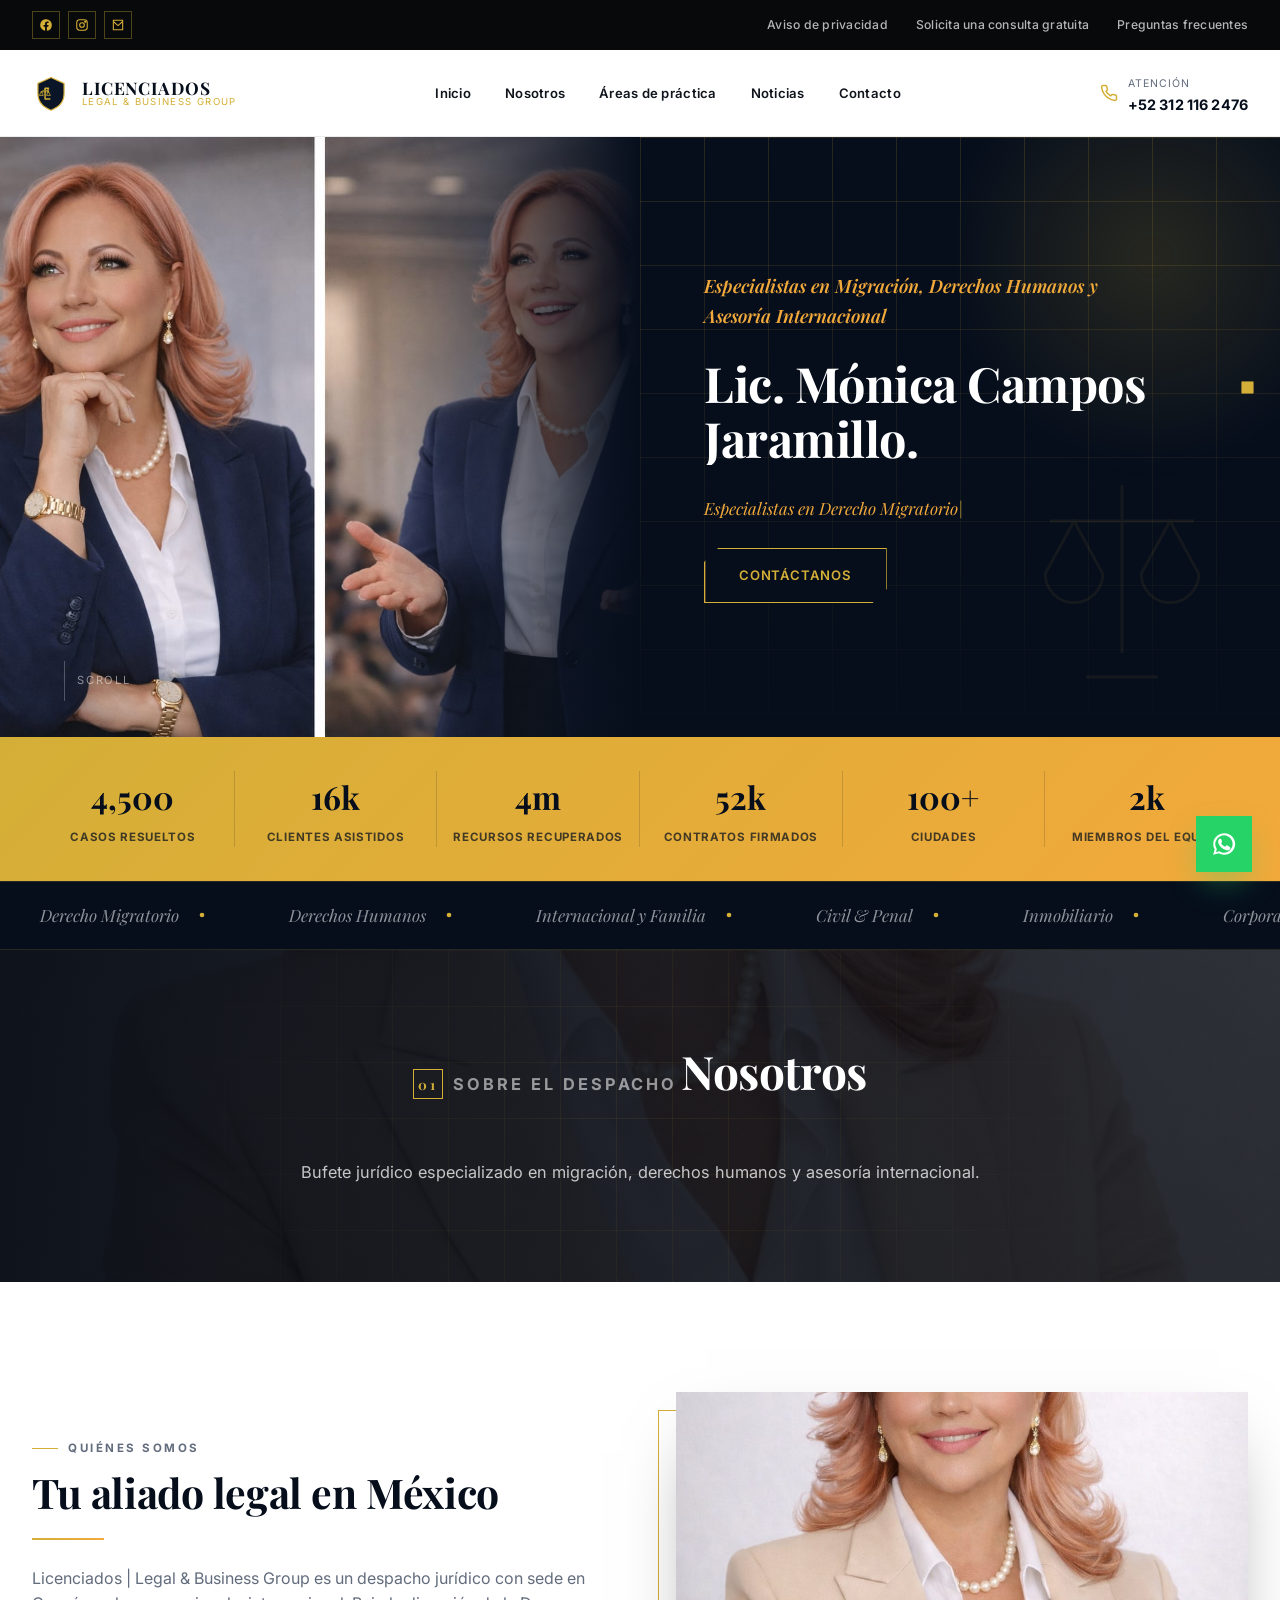
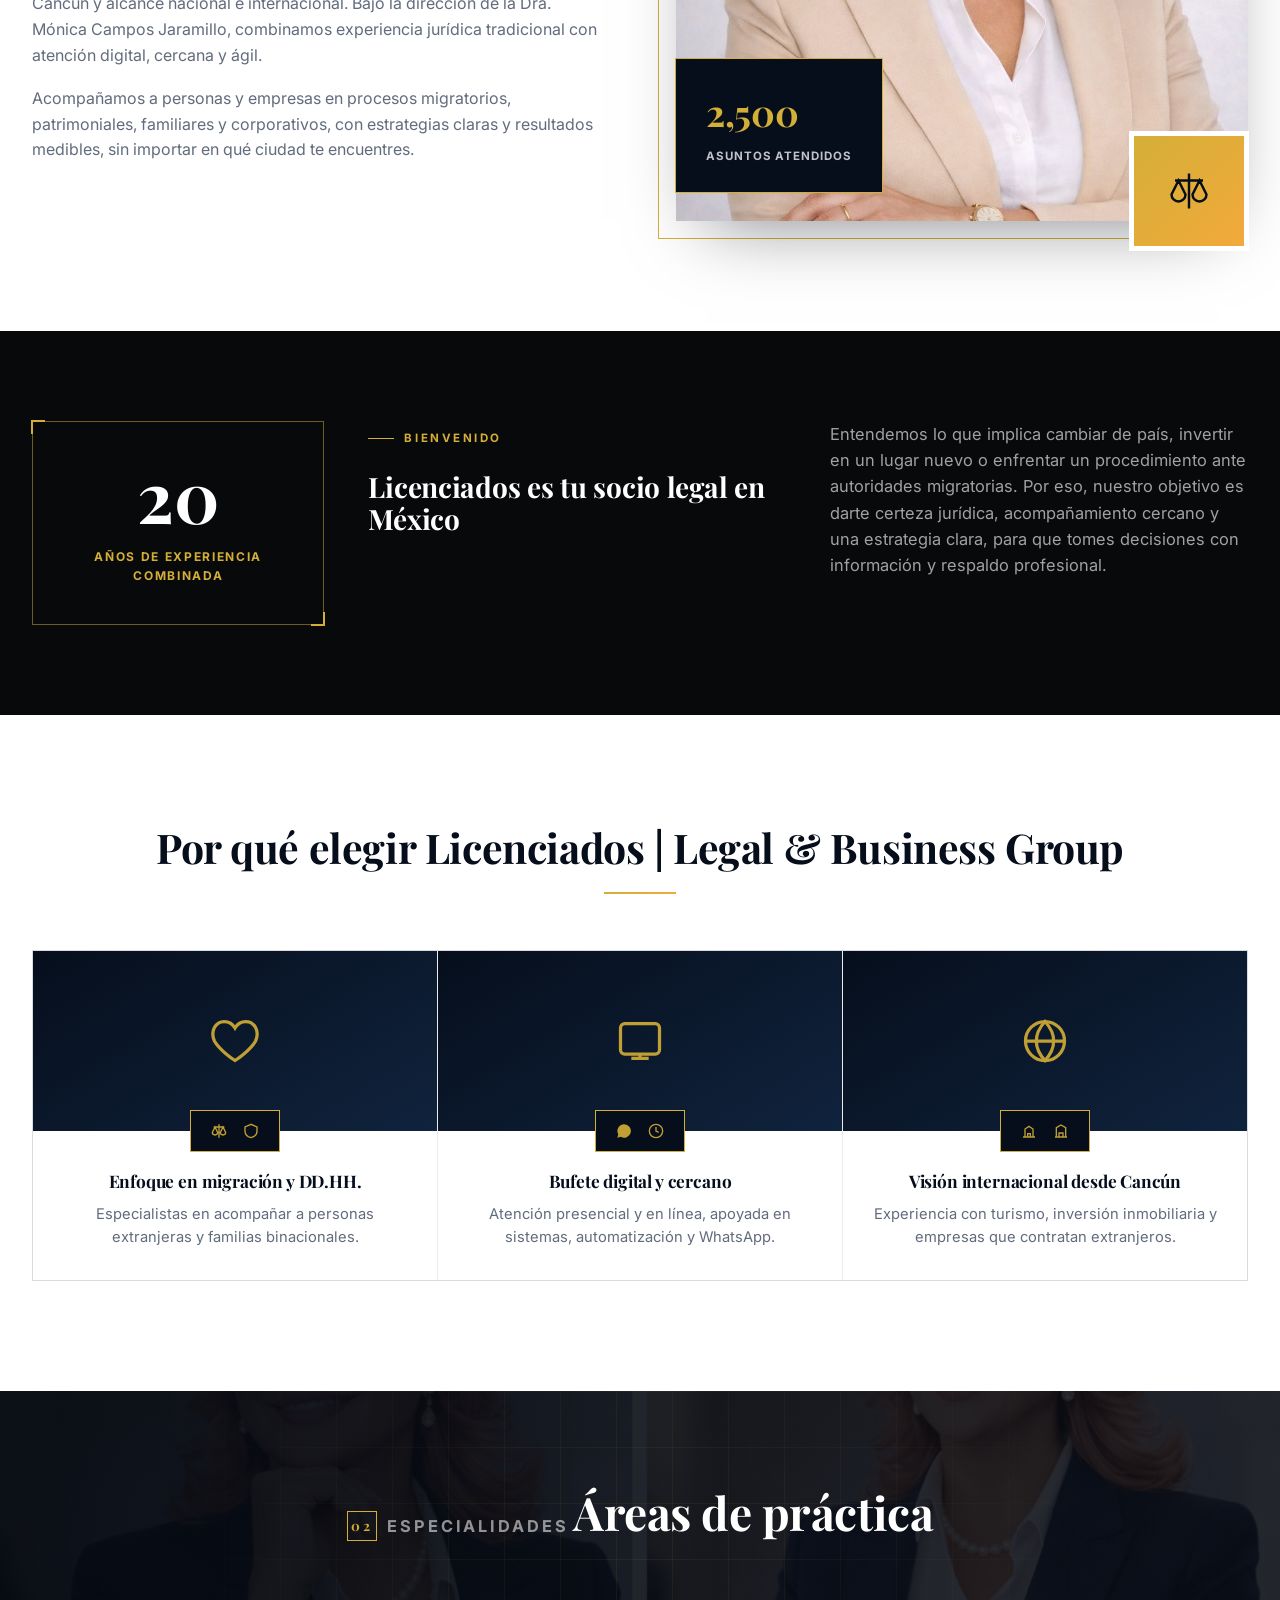
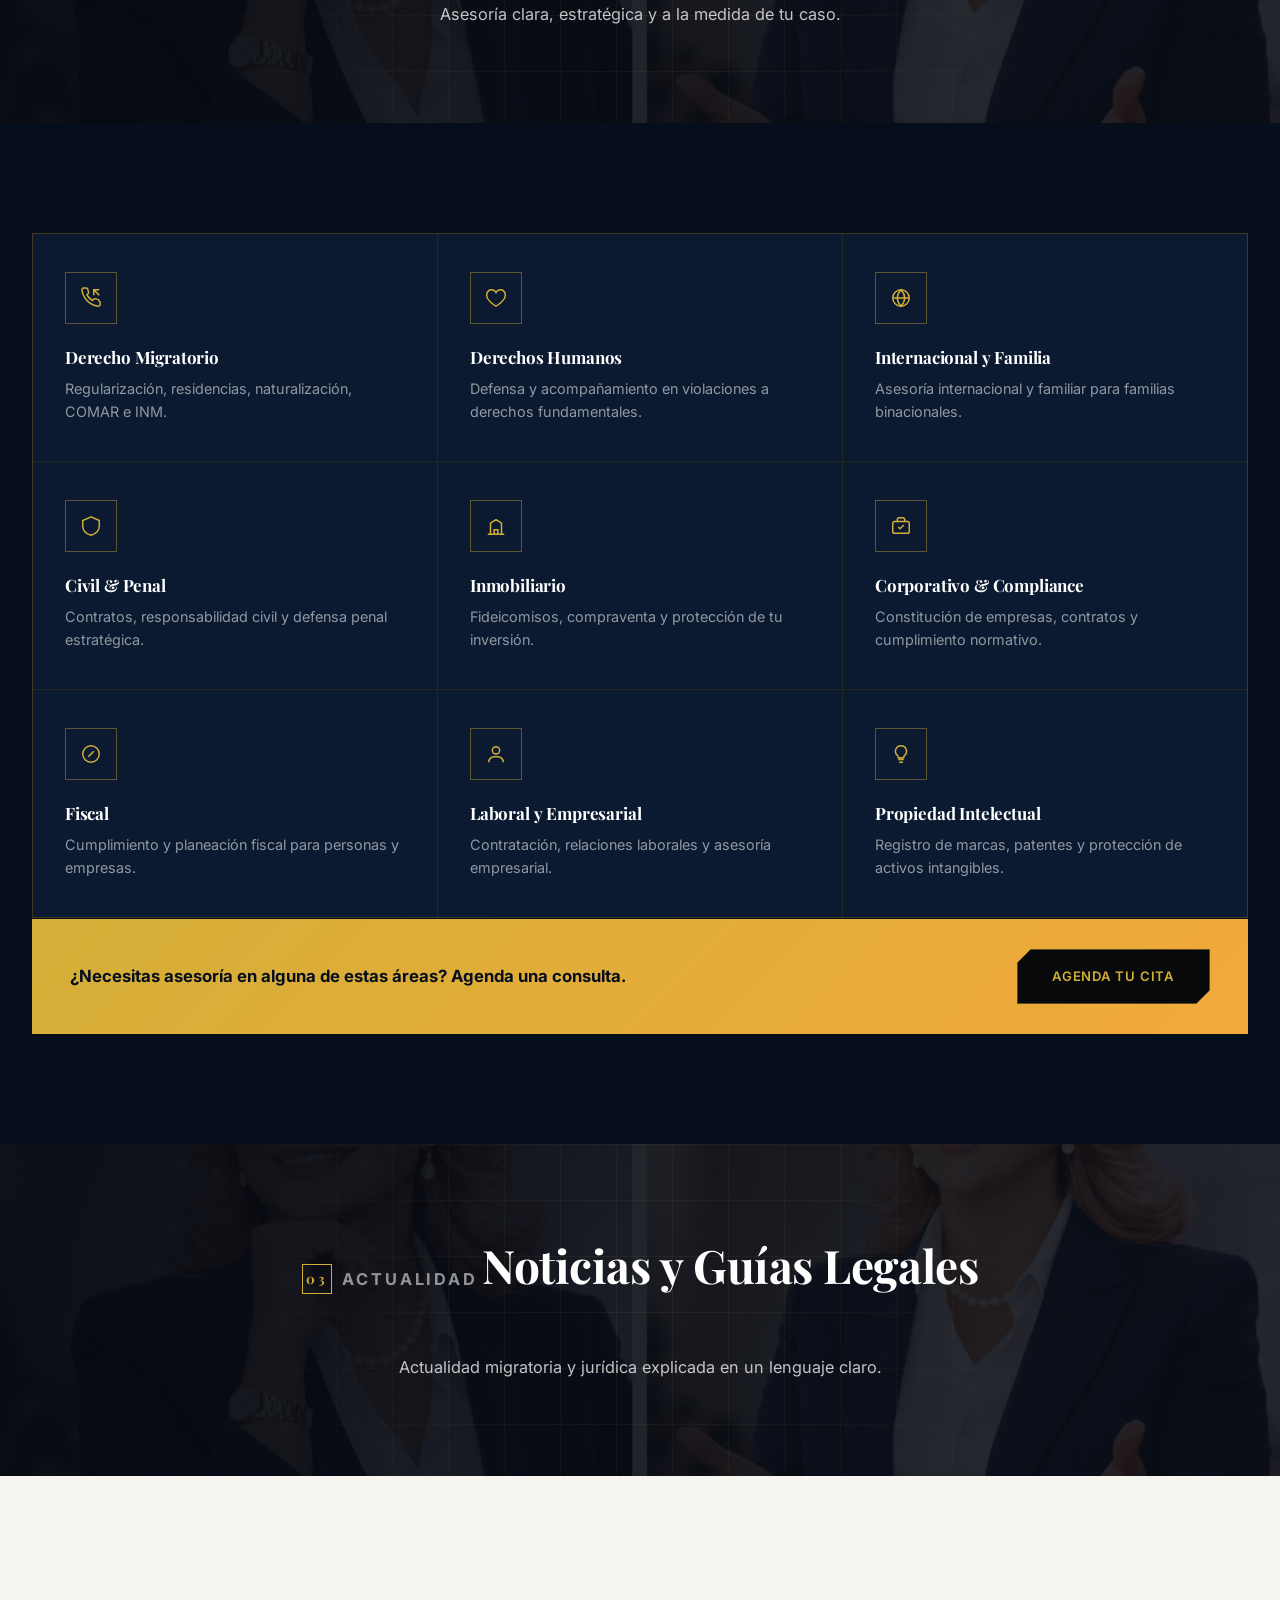
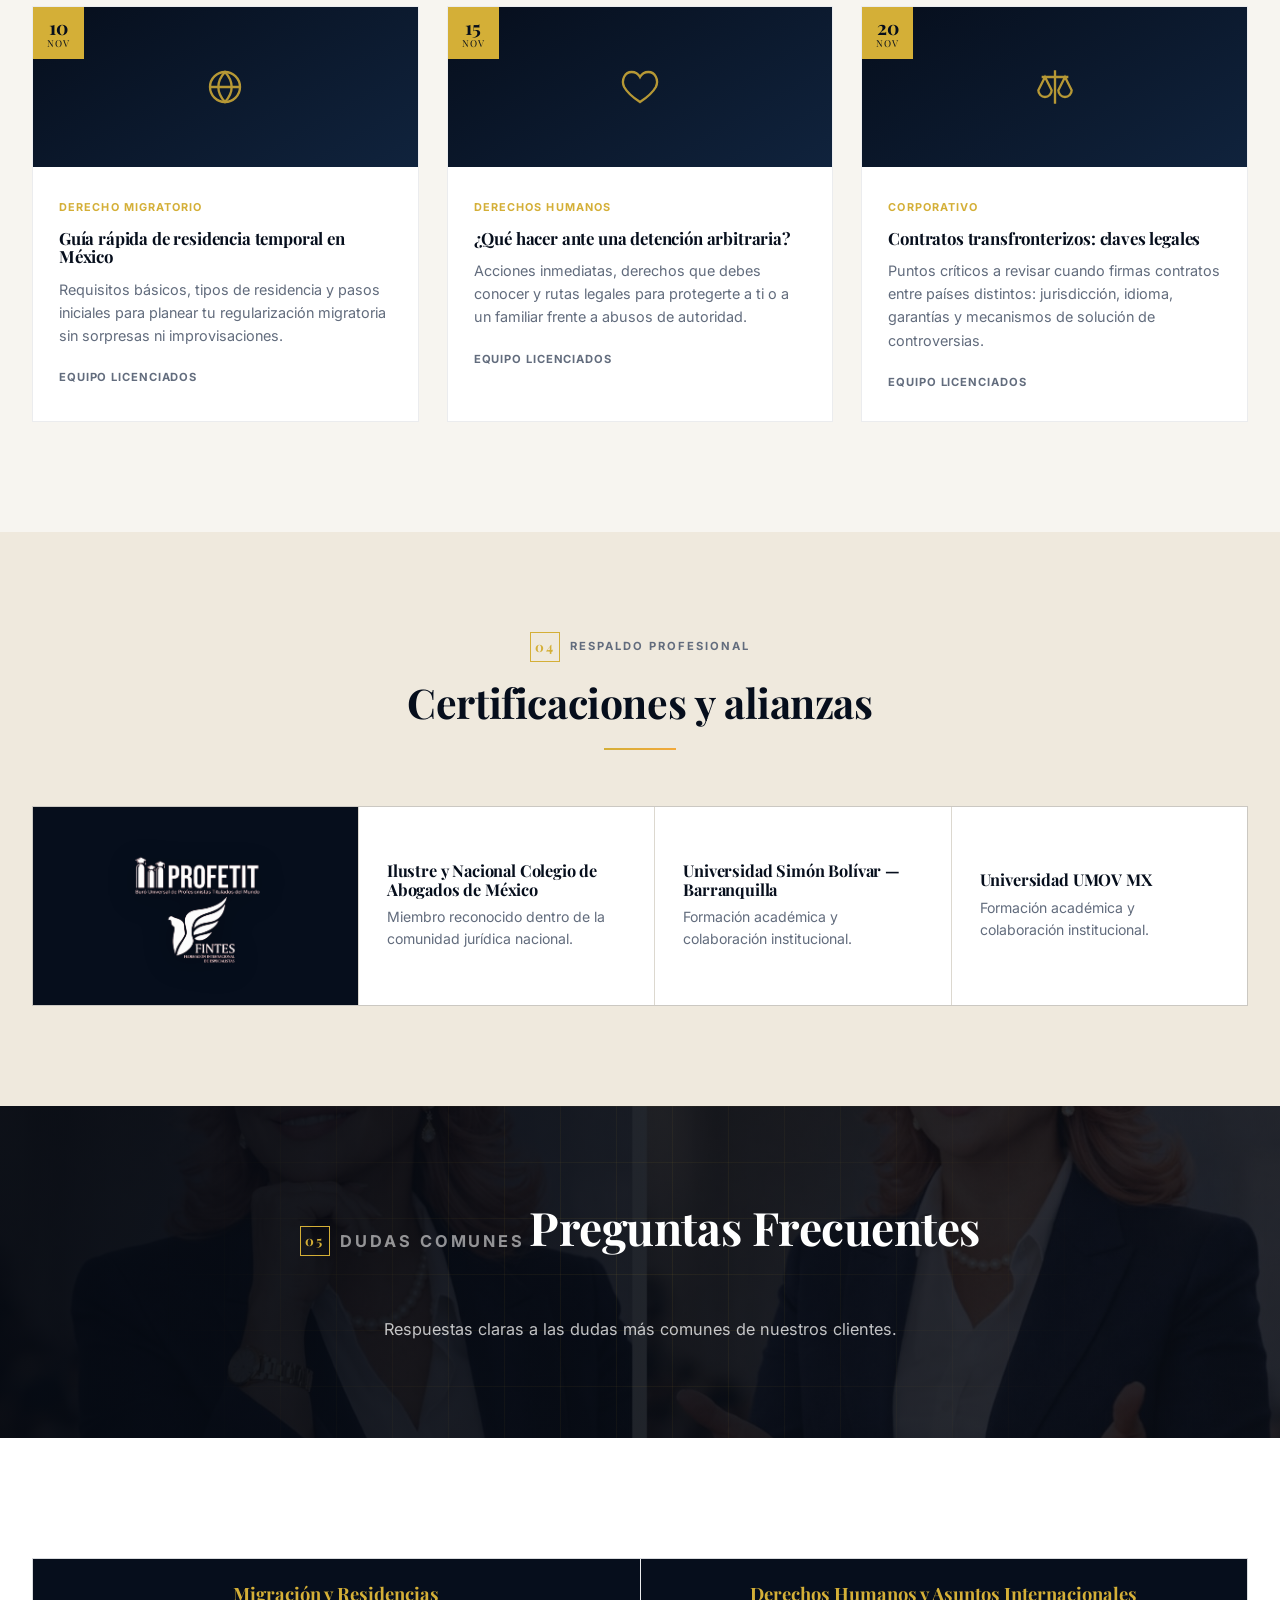
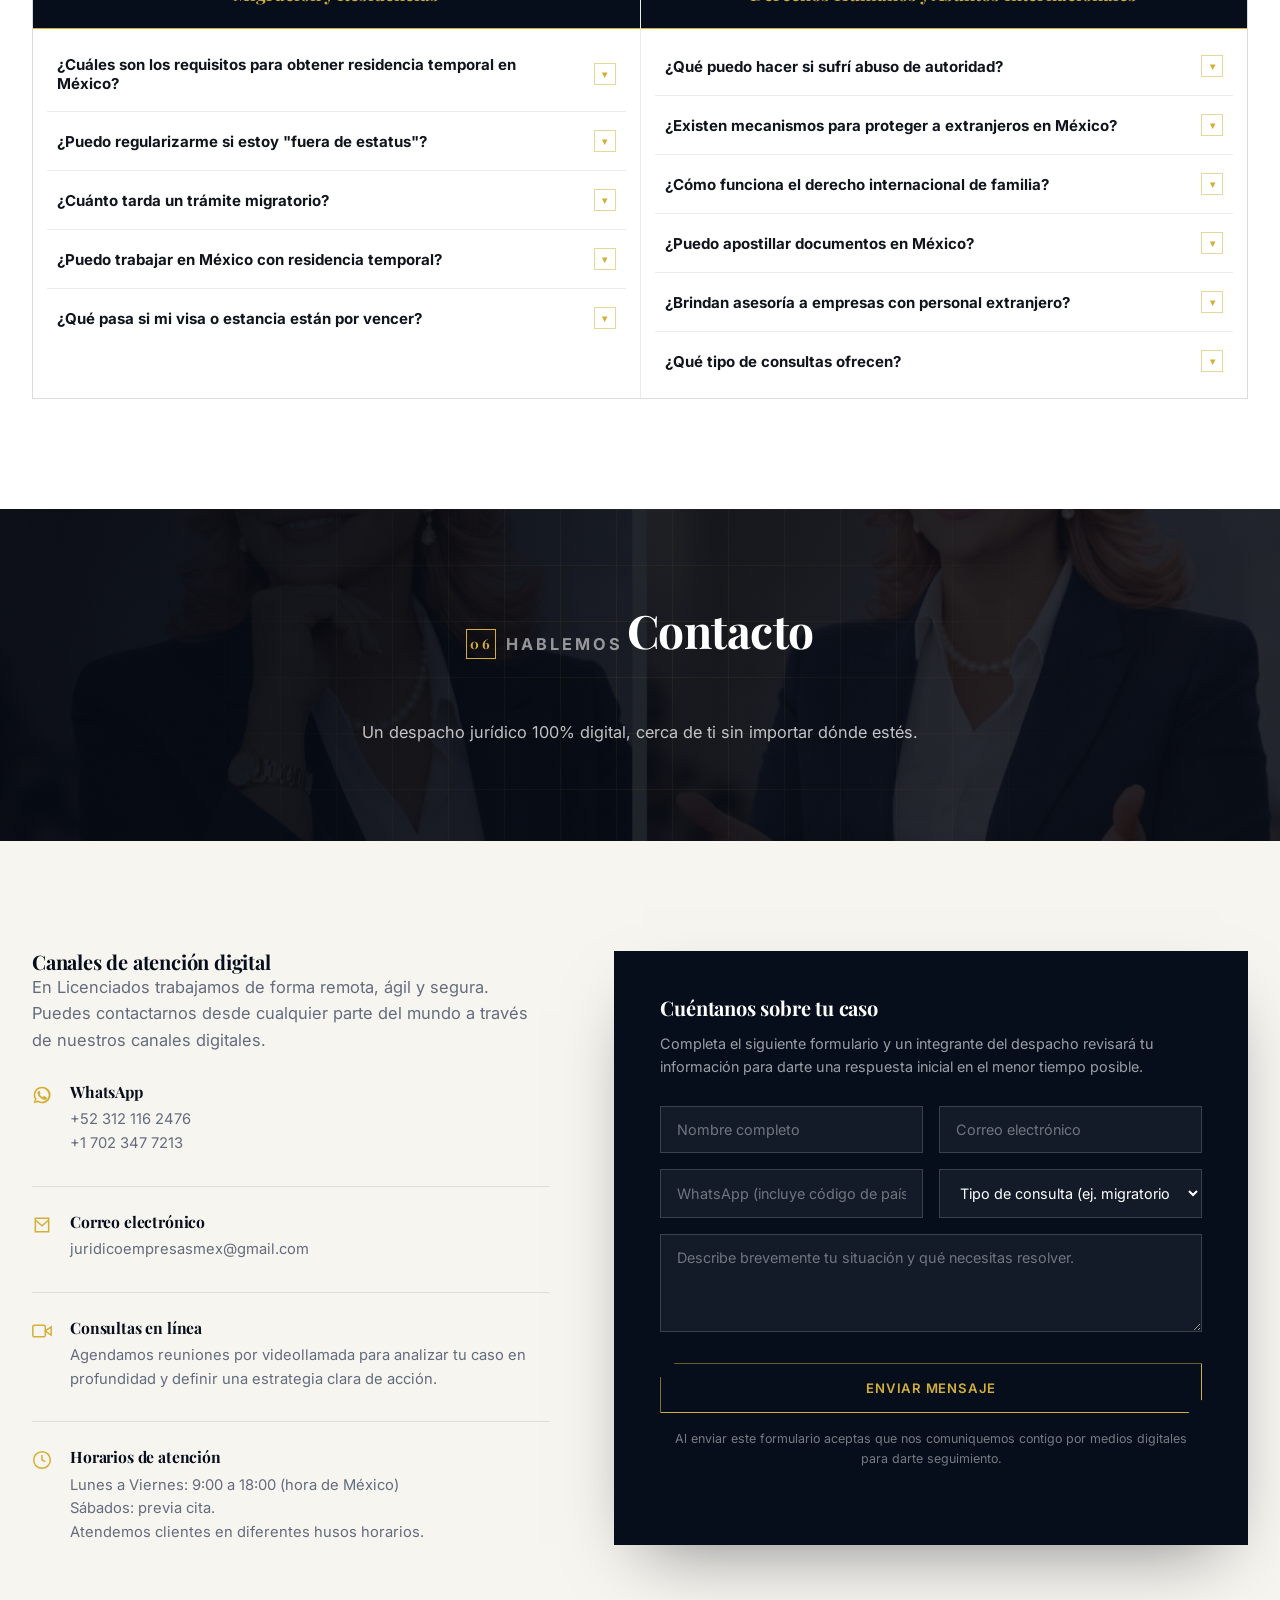
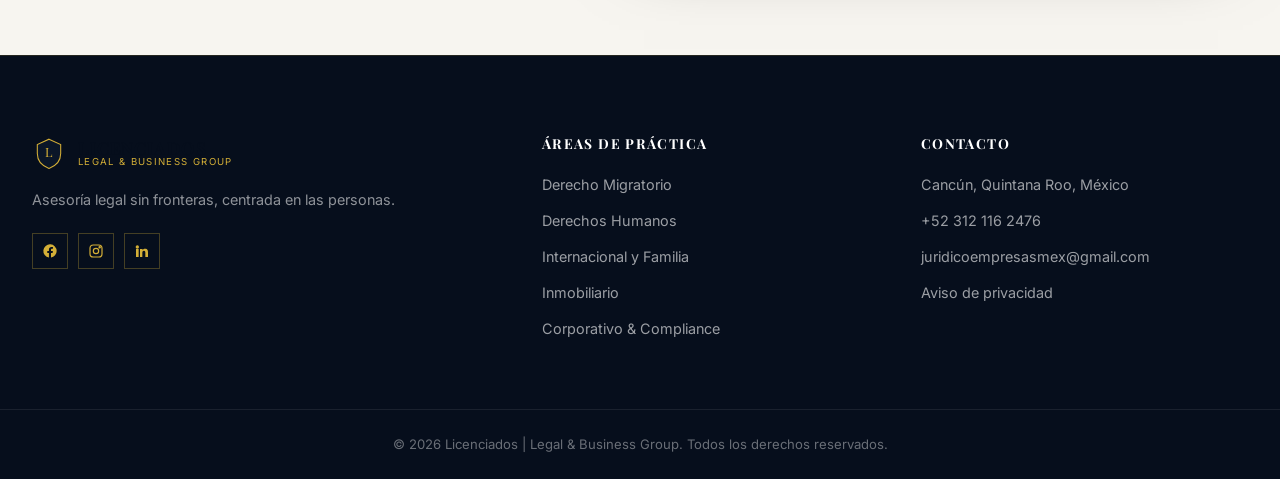
==== index.html @ 24087941 "first commit" ====
<!DOCTYPE html>
<html lang="es-MX">
<head>
<meta charset="UTF-8">
<meta name="viewport" content="width=device-width, initial-scale=1.0">
<title>Licenciados | Legal &amp; Business Group — Asesoría Jurídica Internacional</title>
<meta name="description" content="Licenciados | Legal & Business Group. Despacho jurídico en Cancún especializado en Derecho Migratorio, Derechos Humanos, Familiar, Civil, Penal, Inmobiliario y Corporativo. Asesoría legal sin fronteras.">

<link rel="icon" href="data:image/svg+xml,%3Csvg xmlns='http://www.w3.org/2000/svg' viewBox='0 0 64 64'%3E%3Crect width='64' height='64' rx='12' fill='%230a1628'/%3E%3Cpath d='M32 10 L50 18 V32 C50 44 42 51 32 55 C22 51 14 44 14 32 V18 Z' fill='none' stroke='%23d4af37' stroke-width='2.5'/%3E%3Ctext x='32' y='40' font-family='Georgia,serif' font-size='24' fill='%23d4af37' text-anchor='middle'%3EL%3C/text%3E%3C/svg%3E">

<link rel="preconnect" href="https://fonts.googleapis.com">
<link rel="preconnect" href="https://fonts.gstatic.com" crossorigin>
<link href="https://fonts.googleapis.com/css2?family=Playfair+Display:wght@600;700;800&family=Inter:wght@400;500;600;700;800&display=swap" rel="stylesheet">

<link rel="stylesheet" href="assets/css/style.css">
</head>
<body>

<div id="scrollProgress"></div>

<!-- Preloader -->
<div id="preloader">
  <div class="preloader-inner">
    <svg class="preloader-logo" viewBox="0 0 64 64" width="46" height="46">
      <path d="M32 8 L52 17 V32 C52 45 43.5 53 32 57 C20.5 53 12 45 12 32 V17 Z" fill="none" stroke="#d4af37" stroke-width="2"/>
      <text x="32" y="39" font-family="Playfair Display, serif" font-size="22" fill="#d4af37" text-anchor="middle">L</text>
    </svg>
    <span class="bracket bracket-tl"></span>
    <span class="bracket bracket-tr"></span>
    <span class="bracket bracket-br"></span>
    <span class="bracket bracket-bl"></span>
  </div>
</div>

<!-- Side progress rail -->
<nav class="rail" id="rail">
  <a href="#inicio" data-label="Inicio" class="active"></a>
  <a href="#nosotros" data-label="Nosotros"></a>
  <a href="#areas" data-label="Áreas de práctica"></a>
  <a href="#noticias" data-label="Noticias"></a>
  <a href="#faq" data-label="Preguntas frecuentes"></a>
  <a href="#contacto" data-label="Contacto"></a>
</nav>

<!-- Topbar -->
<div class="topbar" id="topbar">
  <div class="container topbar-inner">
    <div class="topbar-social">
      <a href="#" aria-label="Facebook"><svg width="14" height="14" viewBox="0 0 24 24" fill="currentColor"><path d="M22 12a10 10 0 1 0-11.6 9.9v-7H7.9V12h2.5V9.8c0-2.5 1.5-3.9 3.8-3.9 1.1 0 2.2.2 2.2.2v2.5h-1.3c-1.2 0-1.6.8-1.6 1.6V12h2.8l-.4 2.9h-2.4v7A10 10 0 0 0 22 12z"/></svg></a>
      <a href="#" aria-label="Instagram"><svg width="14" height="14" viewBox="0 0 24 24" fill="none" stroke="currentColor" stroke-width="1.8"><rect x="3" y="3" width="18" height="18" rx="5"/><circle cx="12" cy="12" r="4"/><circle cx="17.5" cy="6.5" r="1"/></svg></a>
      <a href="mailto:juridicoempresasmex@gmail.com" aria-label="Correo"><svg width="14" height="14" viewBox="0 0 24 24" fill="none" stroke="currentColor" stroke-width="1.8"><path d="M4 4h16v16H4z"/><path d="M4 6l8 7 8-7"/></svg></a>
    </div>
    <div class="topbar-links">
      <a href="privacidad.html">Aviso de privacidad</a>
      <a href="https://wa.me/523121162476?text=Hola%2C%20me%20gustar%C3%ADa%20agendar%20una%20consulta%20gratuita" target="_blank" rel="noopener">Solicita una consulta gratuita</a>
      <a href="#faq">Preguntas frecuentes</a>
    </div>
  </div>
</div>

<!-- Header -->
<header class="header" id="header">
  <div class="container header-inner">
    <a href="#inicio" class="brand">
      <svg class="brand-mark" viewBox="0 0 64 64" width="38" height="38" aria-hidden="true">
        <path d="M32 6 L54 16 V33 C54 47.5 44.5 56.5 32 61 C19.5 56.5 10 47.5 10 33 V16 Z" fill="#0a1628" stroke="#d4af37" stroke-width="2"/>
        <path d="M22 24 h6 M22 24 v18 M22 42 h8 M27 24 v6" stroke="#d4af37" stroke-width="2.4" fill="none" stroke-linecap="round"/>
        <path d="M22 26 L16 30 M22 26 L28 30 M16 30 h12 M16 30 l3 6 h-6 z M28 30 l3 6 h-6 z" stroke="#d4af37" stroke-width="1.3" fill="none" stroke-linecap="round" stroke-linejoin="round"/>
      </svg>
      <span class="brand-text">
        <strong>LICENCIADOS</strong>
        <em>Legal &amp; Business Group</em>
      </span>
    </a>

    <nav class="nav" id="nav">
      <a href="#inicio">Inicio</a>
      <a href="#nosotros">Nosotros</a>
      <a href="#areas">Áreas de práctica</a>
      <a href="#noticias">Noticias</a>
      <a href="#contacto">Contacto</a>
    </nav>

    <a href="tel:+523121162476" class="header-phone">
      <svg width="18" height="18" viewBox="0 0 24 24" fill="none" stroke="currentColor" stroke-width="2"><path d="M22 16.92v3a2 2 0 0 1-2.18 2 19.79 19.79 0 0 1-8.63-3.07 19.5 19.5 0 0 1-6-6 19.79 19.79 0 0 1-3.07-8.67A2 2 0 0 1 4.11 2h3a2 2 0 0 1 2 1.72c.12.9.34 1.79.65 2.65a2 2 0 0 1-.45 2.11L8.09 9.91a16 16 0 0 0 6 6l1.43-1.42a2 2 0 0 1 2.11-.45c.86.31 1.75.53 2.65.65A2 2 0 0 1 22 16.92z"/></svg>
      <span><span class="header-phone-label">Atención</span><strong>+52 312 116 2476</strong></span>
    </a>

    <button class="nav-toggle" id="navToggle" aria-label="Abrir menú">
      <span></span><span></span><span></span>
    </button>
  </div>
</header>

<main>

  <!-- HERO -->
  <section id="inicio" class="hero">
    <div class="hero-bg-grid"></div>
    <div class="hero-inner">
      <div class="hero-media">
        <img src="assets/img/monica-about.jpg" alt="Lic. Mónica Campos Jaramillo, Abogada Principal de Licenciados Legal & Business Group" loading="eager">
      </div>
      <div class="hero-copy">
        <div class="hero-glow"></div>
        <svg class="hero-scales" viewBox="0 0 100 100" fill="none" stroke="currentColor" stroke-width="1.2"><path d="M50 10v70M20 25h60M30 25l-12 22a12 12 0 0 0 24 0L30 25zM70 25l-12 22a12 12 0 0 0 24 0L70 25zM35 90h30"/></svg>
        <p class="eyebrow">Especialistas en Migración, Derechos Humanos y Asesoría Internacional</p>
        <h1>
          <span class="hero-word" style="--i:0"><span>Lic.</span></span> <span class="hero-word" style="--i:1"><span>Mónica</span></span> <span class="hero-word" style="--i:2"><span>Campos</span></span><br>
          <span class="hero-word" style="--i:3"><span>Jaramillo.</span></span>
        </h1>
        <p class="hero-typewriter">Especialistas en <span id="typewriter"></span><span class="cursor">|</span></p>
        <div class="hero-actions">
          <a href="https://wa.me/523121162476?text=Hola%2C%20me%20gustar%C3%ADa%20agendar%20una%20consulta" target="_blank" rel="noopener" class="btn btn-primary magnetic"><span>Contáctanos</span></a>
        </div>
      </div>
      <div class="scroll-cue"><span class="scroll-cue-line"></span> Scroll</div>
    </div>

    <div class="stats-bar">
      <div class="container stats-grid">
        <div class="stat reveal"><span class="stat-num" data-count="4500">0</span><p>Casos Resueltos</p></div>
        <div class="stat reveal"><span class="stat-num" data-count="16">0</span><span class="stat-suffix">k</span><p>Clientes Asistidos</p></div>
        <div class="stat reveal"><span class="stat-num" data-count="4">0</span><span class="stat-suffix">m</span><p>Recursos Recuperados</p></div>
        <div class="stat reveal"><span class="stat-num" data-count="52">0</span><span class="stat-suffix">k</span><p>Contratos Firmados</p></div>
        <div class="stat reveal"><span class="stat-num" data-count="100">0</span><span class="stat-suffix">+</span><p>Ciudades</p></div>
        <div class="stat reveal"><span class="stat-num" data-count="2">0</span><span class="stat-suffix">k</span><p>Miembros del Equipo</p></div>
      </div>
    </div>
  </section>

  <!-- MARQUEE -->
  <div class="marquee">
    <div class="marquee-track" id="marqueeTrack">
      <div class="marquee-item">Derecho Migratorio <svg viewBox="0 0 24 24" fill="currentColor"><circle cx="12" cy="12" r="4"/></svg></div>
      <div class="marquee-item">Derechos Humanos <svg viewBox="0 0 24 24" fill="currentColor"><circle cx="12" cy="12" r="4"/></svg></div>
      <div class="marquee-item">Internacional y Familia <svg viewBox="0 0 24 24" fill="currentColor"><circle cx="12" cy="12" r="4"/></svg></div>
      <div class="marquee-item">Civil &amp; Penal <svg viewBox="0 0 24 24" fill="currentColor"><circle cx="12" cy="12" r="4"/></svg></div>
      <div class="marquee-item">Inmobiliario <svg viewBox="0 0 24 24" fill="currentColor"><circle cx="12" cy="12" r="4"/></svg></div>
      <div class="marquee-item">Corporativo &amp; Compliance <svg viewBox="0 0 24 24" fill="currentColor"><circle cx="12" cy="12" r="4"/></svg></div>
      <div class="marquee-item">Fiscal <svg viewBox="0 0 24 24" fill="currentColor"><circle cx="12" cy="12" r="4"/></svg></div>
      <div class="marquee-item">Laboral y Empresarial <svg viewBox="0 0 24 24" fill="currentColor"><circle cx="12" cy="12" r="4"/></svg></div>
      <div class="marquee-item">Propiedad Intelectual <svg viewBox="0 0 24 24" fill="currentColor"><circle cx="12" cy="12" r="4"/></svg></div>
    </div>
  </div>

  <!-- NOSOTROS -->
  <section id="nosotros">
    <div class="photo-banner" style="background-image:linear-gradient(rgba(10,10,10,.5),rgba(10,10,10,.6)),url('assets/img/monica-hero.jpg')">
      <div class="photo-banner-inner">
        <p class="tag-index"><span>01</span> Sobre el despacho</p>
        <h2>Nosotros</h2>
        <span class="head-line reveal in-view"></span>
        <p>Bufete jurídico especializado en migración, derechos humanos y asesoría internacional.</p>
      </div>
    </div>

    <div class="about">
      <div class="container about-inner">
        <div class="about-copy reveal">
          <p class="eyebrow">Quiénes somos</p>
          <h2>Tu aliado legal en México</h2>
          <span class="head-line reveal in-view"></span>
          <p style="margin-top:26px">Licenciados | Legal &amp; Business Group es un despacho jurídico con sede en Cancún y alcance nacional e internacional. Bajo la dirección de la Dra. Mónica Campos Jaramillo, combinamos experiencia jurídica tradicional con atención digital, cercana y ágil.</p>
          <p>Acompañamos a personas y empresas en procesos migratorios, patrimoniales, familiares y corporativos, con estrategias claras y resultados medibles, sin importar en qué ciudad te encuentres.</p>
        </div>
        <div class="about-media reveal">
          <div class="about-media-frame"></div>
          <img src="assets/img/monica-hero.jpg" alt="Lic. Mónica Campos Jaramillo">
          <div class="about-badge">
            <span class="about-badge-num">2,500</span>
            <span>Asuntos Atendidos</span>
          </div>
          <div class="about-secondary">
            <svg viewBox="0 0 24 24" fill="none" stroke="currentColor" stroke-width="1.4"><path d="M12 2v20M4 6h16M6 6l-4 8a4 4 0 0 0 8 0l-4-8zM18 6l-4 8a4 4 0 0 0 8 0l-4-8z"/></svg>
          </div>
        </div>
      </div>
    </div>

    <div class="approach-band">
      <div class="container approach-band-inner">
        <div class="approach-num-box reveal">
          <span class="big-num">20</span>
          <p>Años de experiencia<br>combinada</p>
        </div>
        <div class="reveal">
          <p class="eyebrow">Bienvenido</p>
          <h2>Licenciados es tu socio legal en México</h2>
        </div>
        <p class="section-desc reveal">Entendemos lo que implica cambiar de país, invertir en un lugar nuevo o enfrentar un procedimiento ante autoridades migratorias. Por eso, nuestro objetivo es darte certeza jurídica, acompañamiento cercano y una estrategia clara, para que tomes decisiones con información y respaldo profesional.</p>
      </div>
    </div>

    <div class="why">
      <div class="container">
        <div class="section-head center reveal">
          <h2>Por qué elegir Licenciados | Legal &amp; Business Group</h2>
          <span class="head-line reveal in-view"></span>
        </div>
        <div class="why-grid">
          <div class="why-card frame reveal">
            <div class="why-media">
              <svg viewBox="0 0 24 24" fill="none" stroke="currentColor" stroke-width="1.5"><path d="M12 21s-7-4.5-9.5-9C.5 7.5 3 3 7 3c2 0 4 1.2 5 3 1-1.8 3-3 5-3 4 0 6.5 4.5 4.5 9-2.5 4.5-9.5 9-9.5 9z"/></svg>
              <div class="why-icons">
                <svg viewBox="0 0 24 24" fill="none" stroke="currentColor" stroke-width="2"><path d="M12 2v20M4 6h16M6 6l-4 8a4 4 0 0 0 8 0l-4-8zM18 6l-4 8a4 4 0 0 0 8 0l-4-8z"/></svg>
                <svg viewBox="0 0 24 24" fill="none" stroke="currentColor" stroke-width="2"><path d="M12 2 3 6v6c0 5 3.8 8.7 9 10 5.2-1.3 9-5 9-10V6l-9-4z"/></svg>
              </div>
            </div>
            <div class="why-body">
              <h3>Enfoque en migración y DD.HH.</h3>
              <p>Especialistas en acompañar a personas extranjeras y familias binacionales.</p>
            </div>
          </div>
          <div class="why-card frame reveal">
            <div class="why-media">
              <svg viewBox="0 0 24 24" fill="none" stroke="currentColor" stroke-width="1.5"><rect x="3" y="4" width="18" height="14" rx="2"/><path d="M8 20h8M12 18v2"/></svg>
              <div class="why-icons">
                <svg viewBox="0 0 24 24" fill="currentColor"><path d="M12 2a10 10 0 0 0-8.6 15L2 22l5.2-1.4A10 10 0 1 0 12 2z"/></svg>
                <svg viewBox="0 0 24 24" fill="none" stroke="currentColor" stroke-width="2"><circle cx="12" cy="12" r="10"/><path d="M12 6v6l4 2"/></svg>
              </div>
            </div>
            <div class="why-body">
              <h3>Bufete digital y cercano</h3>
              <p>Atención presencial y en línea, apoyada en sistemas, automatización y WhatsApp.</p>
            </div>
          </div>
          <div class="why-card frame reveal">
            <div class="why-media">
              <svg viewBox="0 0 24 24" fill="none" stroke="currentColor" stroke-width="1.5"><circle cx="12" cy="12" r="9"/><path d="M3 12h18M12 3c2.5 2.7 4 6.1 4 9s-1.5 6.3-4 9c-2.5-2.7-4-6.1-4-9s1.5-6.3 4-9z"/></svg>
              <div class="why-icons">
                <svg viewBox="0 0 24 24" fill="none" stroke="currentColor" stroke-width="2"><path d="M3 21h18M6 21V9l6-4 6 4v12M10 21v-5h4v5"/></svg>
                <svg viewBox="0 0 24 24" fill="none" stroke="currentColor" stroke-width="2"><path d="M3 21h18M5 21V7l7-4 7 4v14M9 21v-6h6v6"/></svg>
              </div>
            </div>
            <div class="why-body">
              <h3>Visión internacional desde Cancún</h3>
              <p>Experiencia con turismo, inversión inmobiliaria y empresas que contratan extranjeros.</p>
            </div>
          </div>
        </div>
      </div>
    </div>
  </section>

  <!-- ÁREAS DE PRÁCTICA -->
  <section id="areas">
    <div class="photo-banner" style="background-image:linear-gradient(rgba(10,10,10,.5),rgba(10,10,10,.6)),url('assets/img/monica-about.jpg')">
      <div class="photo-banner-inner">
        <p class="tag-index"><span>02</span> Especialidades</p>
        <h2>Áreas de práctica</h2>
        <span class="head-line reveal in-view"></span>
        <p>Asesoría clara, estratégica y a la medida de tu caso.</p>
      </div>
    </div>

    <div class="practice-areas">
      <div class="container">
        <div class="areas-grid">
          <div class="area-card frame spot">
            <div class="area-icon"><svg viewBox="0 0 24 24" fill="none" stroke="currentColor" stroke-width="1.6"><path d="M22 16.5V19a2 2 0 0 1-2.2 2 19.8 19.8 0 0 1-8.6-3.1 19.5 19.5 0 0 1-6-6A19.8 19.8 0 0 1 2.1 3.2 2 2 0 0 1 4.1 1h2.5a2 2 0 0 1 2 1.7c.1.9.3 1.8.6 2.6a2 2 0 0 1-.4 2.1L7.5 8.7a16 16 0 0 0 6 6l1.3-1.4a2 2 0 0 1 2.1-.4c.8.3 1.7.5 2.6.6a2 2 0 0 1 1.5 2z"/><path d="M15 3l6 6M21 3h-6v6"/></svg></div>
            <h3>Derecho Migratorio</h3>
            <p>Regularización, residencias, naturalización, COMAR e INM.</p>
          </div>
          <div class="area-card frame spot">
            <div class="area-icon"><svg viewBox="0 0 24 24" fill="none" stroke="currentColor" stroke-width="1.6"><path d="M12 21s-7-4.5-9.5-9C.5 7.5 3 3 7 3c2 0 4 1.2 5 3 1-1.8 3-3 5-3 4 0 6.5 4.5 4.5 9-2.5 4.5-9.5 9-9.5 9z"/></svg></div>
            <h3>Derechos Humanos</h3>
            <p>Defensa y acompañamiento en violaciones a derechos fundamentales.</p>
          </div>
          <div class="area-card frame spot">
            <div class="area-icon"><svg viewBox="0 0 24 24" fill="none" stroke="currentColor" stroke-width="1.6"><circle cx="12" cy="12" r="9"/><path d="M3 12h18M12 3c2.5 2.7 4 6.1 4 9s-1.5 6.3-4 9c-2.5-2.7-4-6.1-4-9s1.5-6.3 4-9z"/></svg></div>
            <h3>Internacional y Familia</h3>
            <p>Asesoría internacional y familiar para familias binacionales.</p>
          </div>
          <div class="area-card frame spot">
            <div class="area-icon"><svg viewBox="0 0 24 24" fill="none" stroke="currentColor" stroke-width="1.6"><path d="M12 2 3 6v6c0 5 3.8 8.7 9 10 5.2-1.3 9-5 9-10V6l-9-4z"/></svg></div>
            <h3>Civil &amp; Penal</h3>
            <p>Contratos, responsabilidad civil y defensa penal estratégica.</p>
          </div>
          <div class="area-card frame spot">
            <div class="area-icon"><svg viewBox="0 0 24 24" fill="none" stroke="currentColor" stroke-width="1.6"><path d="M3 21h18M6 21V9l6-4 6 4v12M10 21v-5h4v5"/></svg></div>
            <h3>Inmobiliario</h3>
            <p>Fideicomisos, compraventa y protección de tu inversión.</p>
          </div>
          <div class="area-card frame spot">
            <div class="area-icon"><svg viewBox="0 0 24 24" fill="none" stroke="currentColor" stroke-width="1.6"><rect x="3" y="7" width="18" height="13" rx="2"/><path d="M8 7V5a2 2 0 0 1 2-2h4a2 2 0 0 1 2 2v2M9 13l2 2 4-4"/></svg></div>
            <h3>Corporativo &amp; Compliance</h3>
            <p>Constitución de empresas, contratos y cumplimiento normativo.</p>
          </div>
          <div class="area-card frame spot">
            <div class="area-icon"><svg viewBox="0 0 24 24" fill="none" stroke="currentColor" stroke-width="1.6"><circle cx="12" cy="12" r="9"/><path d="M9 15l6-6M9.5 9.5h.01M14.5 14.5h.01"/></svg></div>
            <h3>Fiscal</h3>
            <p>Cumplimiento y planeación fiscal para personas y empresas.</p>
          </div>
          <div class="area-card frame spot">
            <div class="area-icon"><svg viewBox="0 0 24 24" fill="none" stroke="currentColor" stroke-width="1.6"><path d="M12 12a4 4 0 1 0 0-8 4 4 0 0 0 0 8zM4 21a6 6 0 0 1 6-6h4a6 6 0 0 1 6 6"/></svg></div>
            <h3>Laboral y Empresarial</h3>
            <p>Contratación, relaciones laborales y asesoría empresarial.</p>
          </div>
          <div class="area-card frame spot">
            <div class="area-icon"><svg viewBox="0 0 24 24" fill="none" stroke="currentColor" stroke-width="1.6"><path d="M9 18h6M10 21h4M12 3a6 6 0 0 0-4 10.5c.6.5 1 1.2 1 2v.5h6v-.5c0-.8.4-1.5 1-2A6 6 0 0 0 12 3z"/></svg></div>
            <h3>Propiedad Intelectual</h3>
            <p>Registro de marcas, patentes y protección de activos intangibles.</p>
          </div>
        </div>

        <div class="areas-cta reveal">
          <p>¿Necesitas asesoría en alguna de estas áreas? Agenda una consulta.</p>
          <a href="#contacto" class="btn btn-dark">Agenda tu cita</a>
        </div>
      </div>
    </div>
  </section>

  <!-- NOTICIAS -->
  <section id="noticias">
    <div class="photo-banner" style="background-image:linear-gradient(rgba(10,10,10,.5),rgba(10,10,10,.6)),url('assets/img/monica-about.jpg')">
      <div class="photo-banner-inner">
        <p class="tag-index"><span>03</span> Actualidad</p>
        <h2>Noticias y Guías Legales</h2>
        <span class="head-line reveal in-view"></span>
        <p>Actualidad migratoria y jurídica explicada en un lenguaje claro.</p>
      </div>
    </div>

    <div class="news">
      <div class="container">
        <div class="news-grid">
          <div class="news-card frame spot reveal">
            <div class="news-media">
              <div class="news-date"><strong>10</strong><span>Nov</span></div>
              <svg viewBox="0 0 24 24" fill="none" stroke="currentColor" stroke-width="1.4"><circle cx="12" cy="12" r="9"/><path d="M3 12h18M12 3c2.5 2.7 4 6.1 4 9s-1.5 6.3-4 9c-2.5-2.7-4-6.1-4-9s1.5-6.3 4-9z"/></svg>
            </div>
            <div class="news-body">
              <span class="news-tag">Derecho migratorio</span>
              <h3>Guía rápida de residencia temporal en México</h3>
              <p>Requisitos básicos, tipos de residencia y pasos iniciales para planear tu regularización migratoria sin sorpresas ni improvisaciones.</p>
              <span class="news-author">Equipo Licenciados</span>
            </div>
          </div>
          <div class="news-card frame spot reveal">
            <div class="news-media">
              <div class="news-date"><strong>15</strong><span>Nov</span></div>
              <svg viewBox="0 0 24 24" fill="none" stroke="currentColor" stroke-width="1.4"><path d="M12 21s-7-4.5-9.5-9C.5 7.5 3 3 7 3c2 0 4 1.2 5 3 1-1.8 3-3 5-3 4 0 6.5 4.5 4.5 9-2.5 4.5-9.5 9-9.5 9z"/></svg>
            </div>
            <div class="news-body">
              <span class="news-tag">Derechos humanos</span>
              <h3>¿Qué hacer ante una detención arbitraria?</h3>
              <p>Acciones inmediatas, derechos que debes conocer y rutas legales para protegerte a ti o a un familiar frente a abusos de autoridad.</p>
              <span class="news-author">Equipo Licenciados</span>
            </div>
          </div>
          <div class="news-card frame spot reveal">
            <div class="news-media">
              <div class="news-date"><strong>20</strong><span>Nov</span></div>
              <svg viewBox="0 0 24 24" fill="none" stroke="currentColor" stroke-width="1.4"><path d="M12 2v20M4 6h16M6 6l-4 8a4 4 0 0 0 8 0l-4-8zM18 6l-4 8a4 4 0 0 0 8 0l-4-8z"/></svg>
            </div>
            <div class="news-body">
              <span class="news-tag">Corporativo</span>
              <h3>Contratos transfronterizos: claves legales</h3>
              <p>Puntos críticos a revisar cuando firmas contratos entre países distintos: jurisdicción, idioma, garantías y mecanismos de solución de controversias.</p>
              <span class="news-author">Equipo Licenciados</span>
            </div>
          </div>
        </div>
      </div>
    </div>
  </section>

  <!-- CERTIFICACIONES -->
  <section id="certificaciones" class="trust">
    <div class="container">
      <div class="section-head center reveal">
        <p class="tag-index" style="justify-content:center"><span>04</span> Respaldo profesional</p>
        <h2>Certificaciones y alianzas</h2>
        <span class="head-line reveal in-view"></span>
      </div>
      <div class="trust-grid">
        <div class="trust-card frame reveal trust-card-badge">
          <img src="assets/img/profetit-fintes-badge.png" alt="PROFETIT — Buró Universal de Profesionistas Titulados del Mundo, y FINTES — Federación Internacional de Especialistas">
        </div>
        <div class="trust-card frame spot reveal">
          <h3>Ilustre y Nacional Colegio de Abogados de México</h3>
          <p>Miembro reconocido dentro de la comunidad jurídica nacional.</p>
        </div>
        <div class="trust-card frame spot reveal">
          <h3>Universidad Simón Bolívar — Barranquilla</h3>
          <p>Formación académica y colaboración institucional.</p>
        </div>
        <div class="trust-card frame spot reveal">
          <h3>Universidad UMOV MX</h3>
          <p>Formación académica y colaboración institucional.</p>
        </div>
      </div>
    </div>
  </section>

  <!-- FAQ -->
  <section id="faq">
    <div class="photo-banner" style="background-image:linear-gradient(rgba(10,10,10,.5),rgba(10,10,10,.6)),url('assets/img/monica-about.jpg')">
      <div class="photo-banner-inner">
        <p class="tag-index"><span>05</span> Dudas comunes</p>
        <h2>Preguntas Frecuentes</h2>
        <span class="head-line reveal in-view"></span>
        <p>Respuestas claras a las dudas más comunes de nuestros clientes.</p>
      </div>
    </div>

    <div class="faq">
      <div class="container">
        <div class="faq-columns">
          <div class="faq-card reveal">
            <div class="faq-card-head">Migración y Residencias</div>
            <div class="faq-card-body accordion">
              <div class="acc-item">
                <button class="acc-trigger">¿Cuáles son los requisitos para obtener residencia temporal en México? <span>▾</span></button>
                <div class="acc-panel"><p>Depende de la vía aplicable (económica, familiar, oferta de empleo o regularización). Generalmente se requiere identificación, solvencia económica, comprobantes migratorios previos y citas consulares. Cada caso se analiza individualmente.</p></div>
              </div>
              <div class="acc-item">
                <button class="acc-trigger">¿Puedo regularizarme si estoy "fuera de estatus"? <span>▾</span></button>
                <div class="acc-panel"><p>Sí, existen programas y supuestos legales de regularización dependiendo del tiempo de estancia, circunstancias personales y vínculos con México. Lo ideal es una revisión profesional para evitar sanciones y maximizar las opciones.</p></div>
              </div>
              <div class="acc-item">
                <button class="acc-trigger">¿Cuánto tarda un trámite migratorio? <span>▾</span></button>
                <div class="acc-panel"><p>Los tiempos varían por delegación y por tipo de trámite. Procesos consulares pueden tardar desde 2 a 12 semanas; trámites dentro de México pueden ir de 20 a 90 días.</p></div>
              </div>
              <div class="acc-item">
                <button class="acc-trigger">¿Puedo trabajar en México con residencia temporal? <span>▾</span></button>
                <div class="acc-panel"><p>Sí, siempre que tu permiso incluya autorización para trabajar. Revisamos tu condición específica antes de asesorarte.</p></div>
              </div>
              <div class="acc-item">
                <button class="acc-trigger">¿Qué pasa si mi visa o estancia están por vencer? <span>▾</span></button>
                <div class="acc-panel"><p>Es importante iniciar el trámite de renovación con anticipación para evitar una situación irregular. Te orientamos sobre plazos y documentación según tu caso.</p></div>
              </div>
            </div>
          </div>

          <div class="faq-card reveal">
            <div class="faq-card-head">Derechos Humanos y Asuntos Internacionales</div>
            <div class="faq-card-body accordion">
              <div class="acc-item">
                <button class="acc-trigger">¿Qué puedo hacer si sufrí abuso de autoridad? <span>▾</span></button>
                <div class="acc-panel"><p>Puedes acudir a mecanismos de denuncia y protección de derechos humanos. Te acompañamos en la documentación de los hechos y en las acciones legales correspondientes.</p></div>
              </div>
              <div class="acc-item">
                <button class="acc-trigger">¿Existen mecanismos para proteger a extranjeros en México? <span>▾</span></button>
                <div class="acc-panel"><p>Sí, existen instancias nacionales e internacionales de protección. Evaluamos tu situación para identificar la vía más adecuada.</p></div>
              </div>
              <div class="acc-item">
                <button class="acc-trigger">¿Cómo funciona el derecho internacional de familia? <span>▾</span></button>
                <div class="acc-panel"><p>Regula asuntos familiares con elementos transfronterizos: custodia, pensión alimenticia y reconocimiento de resoluciones entre países.</p></div>
              </div>
              <div class="acc-item">
                <button class="acc-trigger">¿Puedo apostillar documentos en México? <span>▾</span></button>
                <div class="acc-panel"><p>Sí, te orientamos en el proceso de apostilla y legalización de documentos para que tengan validez en el extranjero.</p></div>
              </div>
              <div class="acc-item">
                <button class="acc-trigger">¿Brindan asesoría a empresas con personal extranjero? <span>▾</span></button>
                <div class="acc-panel"><p>Sí, acompañamos a empresas en la contratación y regularización migratoria de su personal extranjero.</p></div>
              </div>
              <div class="acc-item">
                <button class="acc-trigger">¿Qué tipo de consultas ofrecen? <span>▾</span></button>
                <div class="acc-panel"><p>Ofrecemos consultas iniciales para evaluar tu situación y determinar el camino legal más seguro, ya sea migratorio, internacional, patrimonial o de protección de derechos.</p></div>
              </div>
            </div>
          </div>
        </div>
      </div>
    </div>
  </section>

  <!-- CONTACTO -->
  <section id="contacto">
    <div class="photo-banner" style="background-image:linear-gradient(rgba(10,10,10,.5),rgba(10,10,10,.6)),url('assets/img/monica-about.jpg')">
      <div class="photo-banner-inner">
        <p class="tag-index"><span>06</span> Hablemos</p>
        <h2>Contacto</h2>
        <span class="head-line reveal in-view"></span>
        <p>Un despacho jurídico 100% digital, cerca de ti sin importar dónde estés.</p>
      </div>
    </div>

    <div class="contact">
      <div class="container contact-inner">
        <div class="contact-info reveal">
          <h3>Canales de atención digital</h3>
          <p class="section-desc">En Licenciados trabajamos de forma remota, ágil y segura. Puedes contactarnos desde cualquier parte del mundo a través de nuestros canales digitales.</p>

          <div class="contact-channel">
            <svg width="20" height="20" viewBox="0 0 24 24" fill="currentColor"><path d="M12 2a10 10 0 0 0-8.6 15L2 22l5.2-1.4A10 10 0 1 0 12 2zm0 18a8 8 0 0 1-4.1-1.1l-.3-.2-3 .8.8-2.9-.2-.3A8 8 0 1 1 12 20zm4.4-6c-.2-.1-1.5-.7-1.7-.8-.2-.1-.4-.1-.6.1-.2.2-.6.8-.8 1-.1.2-.3.2-.5.1-1.5-.7-2.5-1.3-3.4-3-.3-.4.3-.4.8-1.3.1-.2 0-.3 0-.5-.1-.1-.6-1.5-.8-2-.2-.5-.4-.4-.6-.4h-.5c-.2 0-.5.1-.7.3-.2.2-1 1-1 2.4s1 2.8 1.1 3c.1.2 2 3.1 4.9 4.2.7.3 1.2.5 1.6.6.7.2 1.3.2 1.8.1.5-.1 1.5-.6 1.8-1.2.2-.6.2-1.1.1-1.2-.1-.1-.3-.2-.5-.3z"/></svg>
            <div>
              <h4>WhatsApp</h4>
              <a href="https://wa.me/523121162476">+52 312 116 2476</a>
              <a href="https://wa.me/17023477213">+1 702 347 7213</a>
            </div>
          </div>

          <div class="contact-channel">
            <svg width="20" height="20" viewBox="0 0 24 24" fill="none" stroke="currentColor" stroke-width="1.8"><path d="M4 4h16v16H4z"/><path d="M4 6l8 7 8-7"/></svg>
            <div>
              <h4>Correo electrónico</h4>
              <a href="mailto:juridicoempresasmex@gmail.com">juridicoempresasmex@gmail.com</a>
            </div>
          </div>

          <div class="contact-channel">
            <svg width="20" height="20" viewBox="0 0 24 24" fill="none" stroke="currentColor" stroke-width="1.8"><path d="M23 7l-7 5 7 5V7z"/><rect x="1" y="5" width="15" height="14" rx="2"/></svg>
            <div>
              <h4>Consultas en línea</h4>
              <p>Agendamos reuniones por videollamada para analizar tu caso en profundidad y definir una estrategia clara de acción.</p>
            </div>
          </div>

          <div class="contact-channel">
            <svg width="20" height="20" viewBox="0 0 24 24" fill="none" stroke="currentColor" stroke-width="1.8"><circle cx="12" cy="12" r="10"/><path d="M12 6v6l4 2"/></svg>
            <div>
              <h4>Horarios de atención</h4>
              <p>Lunes a Viernes: 9:00 a 18:00 (hora de México)<br>Sábados: previa cita.<br>Atendemos clientes en diferentes husos horarios.</p>
            </div>
          </div>
        </div>

        <form class="contact-form frame reveal" id="contactForm">
          <h3>Cuéntanos sobre tu caso</h3>
          <p class="contact-form-desc">Completa el siguiente formulario y un integrante del despacho revisará tu información para darte una respuesta inicial en el menor tiempo posible.</p>

          <div class="form-row">
            <input type="text" id="cf-name" placeholder="Nombre completo" required>
            <input type="email" id="cf-email" placeholder="Correo electrónico" required>
          </div>
          <div class="form-row">
            <input type="tel" id="cf-phone" placeholder="WhatsApp (incluye código de país)">
            <select id="cf-topic">
              <option value="">Tipo de consulta (ej. migratorio, laboral...)</option>
              <option>Derecho Migratorio</option>
              <option>Derechos Humanos</option>
              <option>Internacional y Familia</option>
              <option>Civil &amp; Penal</option>
              <option>Inmobiliario</option>
              <option>Corporativo &amp; Compliance</option>
              <option>Fiscal</option>
              <option>Laboral y Empresarial</option>
              <option>Propiedad Intelectual</option>
            </select>
          </div>
          <textarea id="cf-message" rows="4" placeholder="Describe brevemente tu situación y qué necesitas resolver."></textarea>

          <button type="submit" class="btn btn-primary btn-block">Enviar mensaje</button>
          <p class="contact-form-note">Al enviar este formulario aceptas que nos comuniquemos contigo por medios digitales para darte seguimiento.</p>
        </form>
      </div>
    </div>
  </section>

</main>

<!-- FOOTER -->
<footer class="footer">
  <div class="container footer-inner">
    <div class="footer-brand">
      <a href="#inicio" class="brand">
        <svg class="brand-mark" viewBox="0 0 64 64" width="34" height="34" aria-hidden="true">
          <path d="M32 6 L54 16 V33 C54 47.5 44.5 56.5 32 61 C19.5 56.5 10 47.5 10 33 V16 Z" fill="#0a1628" stroke="#d4af37" stroke-width="2"/>
          <text x="32" y="40" font-family="Playfair Display, serif" font-size="24" fill="#d4af37" text-anchor="middle">L</text>
        </svg>
        <span class="brand-text">
          <strong>LICENCIADOS</strong>
          <em>Legal &amp; Business Group</em>
        </span>
      </a>
      <p>Asesoría legal sin fronteras, centrada en las personas.</p>
      <div class="footer-social">
        <a href="#" aria-label="Facebook"><svg width="16" height="16" viewBox="0 0 24 24" fill="currentColor"><path d="M22 12a10 10 0 1 0-11.6 9.9v-7H7.9V12h2.5V9.8c0-2.5 1.5-3.9 3.8-3.9 1.1 0 2.2.2 2.2.2v2.5h-1.3c-1.2 0-1.6.8-1.6 1.6V12h2.8l-.4 2.9h-2.4v7A10 10 0 0 0 22 12z"/></svg></a>
        <a href="#" aria-label="Instagram"><svg width="16" height="16" viewBox="0 0 24 24" fill="none" stroke="currentColor" stroke-width="1.8"><rect x="3" y="3" width="18" height="18" rx="5"/><circle cx="12" cy="12" r="4"/><circle cx="17.5" cy="6.5" r="1"/></svg></a>
        <a href="#" aria-label="LinkedIn"><svg width="16" height="16" viewBox="0 0 24 24" fill="currentColor"><path d="M4.98 3.5A2.5 2.5 0 1 0 5 8.5a2.5 2.5 0 0 0-.02-5zM3 9h4v12H3zM9 9h3.8v1.7h.05c.53-1 1.83-2 3.76-2 4 0 4.4 2.6 4.4 6v6.3h-4V15c0-1.5-.03-3.4-2.1-3.4-2.1 0-2.4 1.6-2.4 3.3V21H9z"/></svg></a>
      </div>
    </div>

    <div class="footer-col">
      <h4>Áreas de práctica</h4>
      <ul>
        <li><a href="#areas">Derecho Migratorio</a></li>
        <li><a href="#areas">Derechos Humanos</a></li>
        <li><a href="#areas">Internacional y Familia</a></li>
        <li><a href="#areas">Inmobiliario</a></li>
        <li><a href="#areas">Corporativo &amp; Compliance</a></li>
      </ul>
    </div>

    <div class="footer-col">
      <h4>Contacto</h4>
      <ul>
        <li>Cancún, Quintana Roo, México</li>
        <li><a href="tel:+523121162476">+52 312 116 2476</a></li>
        <li><a href="mailto:juridicoempresasmex@gmail.com">juridicoempresasmex@gmail.com</a></li>
        <li><a href="privacidad.html">Aviso de privacidad</a></li>
      </ul>
    </div>
  </div>

  <div class="footer-bottom">
    <div class="container footer-bottom-inner">
      <p>&copy; <span id="year"></span> Licenciados | Legal &amp; Business Group. Todos los derechos reservados.</p>
    </div>
  </div>
</footer>

<a href="https://wa.me/523121162476" target="_blank" rel="noopener" class="whatsapp-float" aria-label="Escríbenos por WhatsApp">
  <svg width="26" height="26" viewBox="0 0 24 24" fill="#fff"><path d="M12 2a10 10 0 0 0-8.6 15L2 22l5.2-1.4A10 10 0 1 0 12 2zm0 18a8 8 0 0 1-4.1-1.1l-.3-.2-3 .8.8-2.9-.2-.3A8 8 0 1 1 12 20zm4.4-6c-.2-.1-1.5-.7-1.7-.8-.2-.1-.4-.1-.6.1-.2.2-.6.8-.8 1-.1.2-.3.2-.5.1-1.5-.7-2.5-1.3-3.4-3-.3-.4.3-.4.8-1.3.1-.2 0-.3 0-.5-.1-.1-.6-1.5-.8-2-.2-.5-.4-.4-.6-.4h-.5c-.2 0-.5.1-.7.3-.2.2-1 1-1 2.4s1 2.8 1.1 3c.1.2 2 3.1 4.9 4.2.7.3 1.2.5 1.6.6.7.2 1.3.2 1.8.1.5-.1 1.5-.6 1.8-1.2.2-.6.2-1.1.1-1.2-.1-.1-.3-.2-.5-.3z"/></svg>
</a>

<button id="backToTop" class="back-to-top" aria-label="Volver arriba">
  <svg width="18" height="18" viewBox="0 0 24 24" fill="none" stroke="currentColor" stroke-width="2"><path d="M12 19V5M5 12l7-7 7 7"/></svg>
</button>

<script src="assets/js/script.js"></script>
</body>
</html>
---- assets/css/style.css ----
/* ============================================
   Licenciados | Legal & Business Group
   Landing page — enterprise / big tech premium
   ============================================ */

:root{
  --navy: #060e1c;
  --navy-2: #0b1a30;
  --navy-3: #10233d;
  --black: #08090b;
  --gold: #d4af37;
  --gold-2: #b8912a;
  --amber: #f2a93b;
  --cream: #f7f5f0;
  --cream-2: #efe9dd;
  --ink: #10141c;
  --muted: #626c7d;
  --white: #ffffff;
  --line: rgba(212,175,55,.16);
  --line-soft: rgba(255,255,255,.08);
  --shadow-soft: 0 30px 70px -30px rgba(3,8,16,.5);
  --ff-serif: "Playfair Display", Georgia, serif;
  --ff-sans: "Inter", -apple-system, BlinkMacSystemFont, "Segoe UI", sans-serif;
  --ease: cubic-bezier(.16,1,.3,1);
  --ease-soft: cubic-bezier(.4,0,.2,1);
}

*,*::before,*::after{box-sizing:border-box;margin:0;padding:0;}
html{scroll-behavior:smooth;}
body{
  font-family:var(--ff-sans);
  color:var(--ink);
  background:var(--white);
  line-height:1.6;
  overflow-x:hidden;
  -webkit-font-smoothing:antialiased;
}
img{max-width:100%;display:block;}
a{text-decoration:none;color:inherit;}
ul{list-style:none;}
button{font-family:inherit;cursor:pointer;border:none;background:none;}
input,select,textarea{font-family:inherit;}
::selection{background:var(--gold);color:var(--navy);}

.container{
  width:100%;
  max-width:1280px;
  margin:0 auto;
  padding:0 32px;
}

h1,h2,h3,h4{font-family:var(--ff-serif);font-weight:700;color:var(--navy);line-height:1.12;letter-spacing:-.01em;}
h2{font-size:clamp(1.9rem,3.2vw,2.75rem);}
h3{font-size:1.25rem;}

.eyebrow{
  font-size:.72rem;
  font-weight:700;
  letter-spacing:.22em;
  text-transform:uppercase;
  color:var(--gold);
  margin-bottom:14px;
  display:inline-flex;align-items:center;gap:10px;
}
.eyebrow::before{content:"";width:26px;height:1px;background:var(--gold);display:inline-block;}

.section-desc{color:var(--muted);max-width:640px;font-size:1.03rem;}
.section-head{margin-bottom:56px;position:relative;}
.section-head.center{text-align:center;margin-left:auto;margin-right:auto;}
.section-head.center .eyebrow{justify-content:center;}
.section-head.center .eyebrow::before{display:none;}
.section-head.light h2{color:var(--white);}
.section-head.light .section-desc{color:rgba(255,255,255,.62);}
.section-head h2{position:relative;}
.head-line{
  display:block;width:0;height:2px;background:linear-gradient(90deg,var(--gold),var(--amber));
  margin-top:22px;transition:width 1s var(--ease);
}
.reveal.in-view .head-line{width:72px;}
.section-head.center .head-line{margin-left:auto;margin-right:auto;}

.tag-index{
  display:inline-flex;align-items:center;gap:10px;
  font-family:var(--ff-sans);font-size:.7rem;font-weight:700;
  letter-spacing:.18em;color:var(--muted);text-transform:uppercase;
  margin-bottom:18px;
}
.tag-index span{
  width:30px;height:30px;border:1px solid var(--gold);
  display:flex;align-items:center;justify-content:center;
  color:var(--gold);font-family:var(--ff-serif);font-size:.85rem;font-weight:700;
}
.section-head.light .tag-index{color:rgba(255,255,255,.5);}

/* ---------- Buttons ---------- */
.btn{
  position:relative;
  display:inline-flex;align-items:center;justify-content:center;gap:10px;
  padding:16px 34px;
  font-weight:600;
  font-size:.82rem;
  letter-spacing:.06em;
  text-transform:uppercase;
  border-radius:0;
  clip-path:polygon(14px 0,100% 0,100% calc(100% - 14px),calc(100% - 14px) 100%,0 100%,0 14px);
  overflow:hidden;
  transition:transform .4s var(--ease),box-shadow .4s var(--ease),color .3s var(--ease-soft);
  white-space:nowrap;
  isolation:isolate;
}
.btn::before{
  content:"";position:absolute;inset:0;z-index:-1;
  transform:translateX(-100%);
  transition:transform .5s var(--ease);
}
.btn-primary{
  background:var(--navy);
  color:var(--gold);
  border:1px solid var(--gold);
}
.btn-primary::before{background:linear-gradient(120deg,var(--gold),var(--amber));}
.btn-primary:hover{color:var(--navy);transform:translateY(-2px);box-shadow:0 18px 40px -16px rgba(212,175,55,.55);}
.btn-primary:hover::before{transform:translateX(0);}

.btn-dark{background:var(--black);color:var(--gold);border:1px solid rgba(212,175,55,.4);}
.btn-dark::before{background:var(--navy);}
.btn-dark:hover{transform:translateY(-2px);box-shadow:0 18px 40px -18px rgba(0,0,0,.5);}
.btn-dark:hover::before{transform:translateX(0);}

.btn-outline-light{border:1px solid rgba(255,255,255,.35);color:var(--white);background:transparent;}
.btn-outline-light::before{background:var(--gold);}
.btn-outline-light:hover{color:var(--navy);transform:translateY(-2px);}
.btn-outline-light:hover::before{transform:translateX(0);}

.btn-sm{padding:12px 22px;font-size:.72rem;}
.btn-block{width:100%;}
.btn span{position:relative;z-index:1;}

/* ---------- Scroll progress ---------- */
#scrollProgress{
  position:fixed;top:0;left:0;height:2px;width:0%;
  background:linear-gradient(90deg,var(--gold),var(--amber));
  z-index:10000;
  box-shadow:0 0 12px rgba(212,175,55,.6);
}

/* ---------- Preloader (bracket loader, sin círculos) ---------- */
#preloader{
  position:fixed;inset:0;z-index:9999;
  background:var(--navy);
  display:flex;align-items:center;justify-content:center;
  transition:opacity .7s var(--ease),visibility .7s var(--ease);
}
#preloader.loaded{opacity:0;visibility:hidden;pointer-events:none;}
.preloader-inner{position:relative;width:110px;height:110px;display:flex;align-items:center;justify-content:center;}
.preloader-logo{position:relative;z-index:2;}
.bracket{position:absolute;width:26px;height:26px;border:2px solid var(--gold);animation:bracketPulse 1.6s var(--ease-soft) infinite;}
.bracket-tl{top:0;left:0;border-right:none;border-bottom:none;}
.bracket-tr{top:0;right:0;border-left:none;border-bottom:none;animation-delay:.15s;}
.bracket-br{bottom:0;right:0;border-left:none;border-top:none;animation-delay:.3s;}
.bracket-bl{bottom:0;left:0;border-right:none;border-top:none;animation-delay:.45s;}
@keyframes bracketPulse{
  0%,100%{transform:scale(1);opacity:.5;}
  50%{transform:scale(1.18);opacity:1;}
}

/* ---------- Topbar ---------- */
.topbar{background:var(--black);position:relative;z-index:1001;transition:margin-top .4s var(--ease-soft),opacity .3s;}
.topbar.hide{margin-top:-40px;opacity:0;}
.topbar-inner{
  display:flex;align-items:center;justify-content:space-between;
  padding:11px 32px;
  flex-wrap:wrap;gap:10px;
}
.topbar-social{display:flex;gap:8px;}
.topbar-social a{
  width:28px;height:28px;
  border:1px solid rgba(212,175,55,.35);
  display:flex;align-items:center;justify-content:center;
  color:var(--gold);transition:background .25s,color .25s;
}
.topbar-social a:hover{background:var(--gold);color:var(--navy);}
.topbar-links{display:flex;gap:28px;flex-wrap:wrap;}
.topbar-links a{
  font-size:.76rem;color:rgba(255,255,255,.7);font-weight:500;letter-spacing:.02em;
  transition:color .25s;position:relative;
}
.topbar-links a:hover{color:var(--gold);}

/* ---------- Header ---------- */
.header{
  position:sticky;top:0;z-index:1000;
  background:rgba(255,255,255,.88);
  backdrop-filter:blur(14px);
  -webkit-backdrop-filter:blur(14px);
  border-bottom:1px solid rgba(10,22,40,.08);
  transition:box-shadow .4s var(--ease-soft),padding .3s var(--ease-soft);
}
.header.scrolled{box-shadow:0 20px 40px -30px rgba(3,8,16,.4);}
.header-inner{
  display:flex;align-items:center;justify-content:space-between;
  gap:24px;
  padding:20px 32px;
  transition:padding .3s var(--ease-soft);
}
.header.scrolled .header-inner{padding:13px 32px;}
.brand{display:flex;align-items:center;gap:12px;}
.brand-mark{flex-shrink:0;}
.brand-text{display:flex;flex-direction:column;line-height:1.1;}
.brand-text strong{
  font-family:var(--ff-serif);
  font-size:1.08rem;
  letter-spacing:.05em;
  color:var(--navy);
}
.brand-text em{
  font-style:normal;
  font-size:.6rem;
  letter-spacing:.14em;
  text-transform:uppercase;
  color:var(--gold);
}

.nav{display:flex;align-items:center;gap:34px;}
.nav a{
  font-size:.82rem;font-weight:600;color:var(--ink);
  letter-spacing:.02em;
  position:relative;padding:4px 0;
  transition:color .25s var(--ease-soft);
}
.nav a::after{
  content:"";position:absolute;left:0;bottom:0;width:0;height:1.5px;
  background:var(--gold);transition:width .35s var(--ease);
}
.nav a:hover{color:var(--navy);}
.nav a:hover::after{width:100%;}

.header-phone{
  display:flex;align-items:center;gap:10px;
  color:var(--ink);font-size:.9rem;
}
.header-phone svg{color:var(--gold);}
.header-phone strong{display:block;font-weight:700;color:var(--navy);letter-spacing:.01em;}
.header-phone-label{font-size:.66rem;color:var(--muted);text-transform:uppercase;letter-spacing:.1em;}

.nav-toggle{display:none;flex-direction:column;gap:5px;padding:6px;}
.nav-toggle span{width:22px;height:2px;background:var(--navy);}

/* ---------- Side progress rail (desktop) ---------- */
.rail{
  position:fixed;right:28px;top:50%;transform:translateY(-50%);
  z-index:500;display:flex;flex-direction:column;gap:16px;
}
.rail a{
  width:9px;height:9px;border:1px solid rgba(10,22,40,.35);
  position:relative;transition:background .3s,border-color .3s,transform .3s;
}
.rail a::after{
  content:attr(data-label);
  position:absolute;right:20px;top:50%;transform:translateY(-50%);
  font-size:.68rem;font-weight:600;letter-spacing:.05em;color:var(--navy);
  white-space:nowrap;opacity:0;transition:opacity .25s;
  background:var(--white);padding:4px 10px;box-shadow:0 6px 16px -8px rgba(0,0,0,.3);
}
.rail a:hover::after{opacity:1;}
.rail a.active{background:var(--gold);border-color:var(--gold);transform:scale(1.3);}
.rail.on-dark a{border-color:rgba(255,255,255,.4);}
.rail.on-dark a.active{background:var(--gold);border-color:var(--gold);}

/* ---------- Marquee ticker ---------- */
.marquee{
  background:var(--navy);
  border-top:1px solid var(--line);border-bottom:1px solid var(--line);
  overflow:hidden;padding:20px 0;position:relative;
}
.marquee-track{
  display:flex;width:max-content;
  animation:marquee 34s linear infinite;
}
.marquee:hover .marquee-track{animation-play-state:paused;}
.marquee-item{
  display:flex;align-items:center;gap:16px;
  padding:0 40px;color:rgba(255,255,255,.55);
  font-family:var(--ff-serif);font-size:1.05rem;font-style:italic;
  white-space:nowrap;
}
.marquee-item svg{width:14px;height:14px;color:var(--gold);flex-shrink:0;}
@keyframes marquee{from{transform:translateX(0);}to{transform:translateX(-50%);}}

/* ---------- Photo banner ---------- */
.photo-banner{
  position:relative;
  padding:96px 32px;
  text-align:center;
  background-size:cover;background-position:center;
  overflow:hidden;
}
.photo-banner::before{
  content:"";position:absolute;inset:0;
  background:linear-gradient(120deg,rgba(4,9,18,.9),rgba(4,9,18,.6));
}
.photo-banner::after{
  content:"";position:absolute;inset:0;
  background-image:
    linear-gradient(var(--line) 1px,transparent 1px),
    linear-gradient(90deg,var(--line) 1px,transparent 1px);
  background-size:56px 56px;
  mask-image:radial-gradient(circle at center,black,transparent 75%);
  opacity:.5;
}
.photo-banner-inner{position:relative;z-index:1;}
.photo-banner .tag-index{justify-content:center;color:rgba(255,255,255,.55);}
.photo-banner h1,.photo-banner h2{
  color:var(--white);
  display:inline-block;
  font-size:clamp(2rem,3.6vw,2.9rem);
}
.photo-banner .head-line{margin-left:auto;margin-right:auto;}
.photo-banner p{color:rgba(255,255,255,.75);margin-top:18px;font-size:1.02rem;}

/* ---------- Hero ---------- */
.hero{position:relative;background:var(--navy);overflow:hidden;}
.hero-bg-grid{
  position:absolute;inset:0;pointer-events:none;
  background-image:linear-gradient(var(--line) 1px,transparent 1px),linear-gradient(90deg,var(--line) 1px,transparent 1px);
  background-size:64px 64px;
  mask-image:linear-gradient(to bottom,black,transparent 85%);
}
.hero-glow{
  position:absolute;top:-20%;right:-10%;width:60%;height:80%;
  background:radial-gradient(circle,rgba(212,175,55,.16),transparent 70%);
  pointer-events:none;filter:blur(10px);
  animation:glowFloat 10s ease-in-out infinite;
}
@keyframes glowFloat{0%,100%{transform:translate(0,0);}50%{transform:translate(-30px,30px);}}
.hero-inner{
  display:grid;grid-template-columns:1fr 1fr;
  min-height:600px;position:relative;
}
.hero-media{position:relative;overflow:hidden;}
.hero-media img{width:100%;height:100%;object-fit:cover;position:absolute;inset:0;transform:scale(1.02);}
.hero-media::after{
  content:"";position:absolute;inset:0;
  background:linear-gradient(90deg,transparent 60%,var(--navy) 100%);
}
.hero-copy{
  position:relative;
  display:flex;flex-direction:column;justify-content:center;
  padding:80px 64px;
  overflow:hidden;
}
.hero-scales{
  position:absolute;right:6%;bottom:6%;width:240px;height:240px;
  opacity:.07;color:var(--gold);pointer-events:none;
}
.shimmer{
  background:linear-gradient(90deg,var(--gold) 0%,var(--amber) 25%,var(--white) 50%,var(--amber) 75%,var(--gold) 100%);
  background-size:250% auto;
  -webkit-background-clip:text;background-clip:text;color:transparent;
  animation:shimmer 5s linear infinite;
}
@keyframes shimmer{to{background-position:-250% center;}}

.hero-copy .eyebrow{
  color:var(--amber);font-family:var(--ff-serif);font-style:italic;
  font-weight:600;text-transform:none;letter-spacing:0;font-size:1.15rem;
  margin-bottom:26px;max-width:460px;
}
.hero-copy .eyebrow::before{display:none;}
.hero-copy h1{
  color:var(--white);
  font-size:clamp(2.1rem,3.8vw,3.1rem);
  margin-bottom:30px;
  overflow:hidden;
}
.hero-word{display:inline-block;overflow:hidden;vertical-align:top;}
.hero-word span{
  display:inline-block;
  transform:translateY(110%);
  animation:wordUp .9s var(--ease) forwards;
  animation-delay:calc(var(--i) * .09s + .5s);
}
@keyframes wordUp{to{transform:translateY(0);}}

.hero-typewriter{
  color:var(--amber);font-family:var(--ff-serif);font-style:italic;font-size:1.05rem;
  margin-bottom:26px;min-height:1.4em;
}
.hero-typewriter .cursor{display:inline-block;animation:blink 1s step-end infinite;color:var(--gold);}
@keyframes blink{50%{opacity:0;}}
.hero-actions{opacity:0;animation:fadeUp .8s var(--ease) forwards;animation-delay:1.4s;}
@keyframes fadeUp{from{opacity:0;transform:translateY(16px);}to{opacity:1;transform:translateY(0);}}

.scroll-cue{
  position:absolute;left:64px;bottom:36px;z-index:2;
  display:flex;align-items:center;gap:12px;color:rgba(255,255,255,.5);
  font-size:.7rem;letter-spacing:.16em;text-transform:uppercase;
}
.scroll-cue-line{width:1px;height:40px;background:rgba(255,255,255,.25);position:relative;overflow:hidden;}
.scroll-cue-line::after{
  content:"";position:absolute;top:-100%;left:0;width:100%;height:100%;
  background:var(--gold);animation:cueDrop 1.8s var(--ease-soft) infinite;
}
@keyframes cueDrop{to{top:100%;}}

.stats-bar{background:linear-gradient(135deg,var(--gold),var(--amber));position:relative;}
.stats-grid{
  display:grid;grid-template-columns:repeat(6,1fr);
  padding:34px 32px;
}
.stat{text-align:center;border-right:1px solid rgba(6,14,28,.15);position:relative;}
.stat:last-child{border-right:none;}
.stat-num,.stat-suffix{
  font-family:var(--ff-serif);
  font-size:2rem;font-weight:700;color:var(--navy);
  font-variant-numeric:tabular-nums;
}
.stat p{font-size:.72rem;color:rgba(6,14,28,.72);margin-top:6px;font-weight:700;letter-spacing:.06em;text-transform:uppercase;}

/* ---------- Enfoque (band) ---------- */
.approach-band{background:var(--black);padding:90px 0;position:relative;}
.approach-band-inner{
  display:grid;grid-template-columns:.7fr 1fr 1fr;gap:44px;align-items:start;
}
.approach-num-box{
  border:1px solid rgba(212,175,55,.5);
  padding:38px 26px;text-align:center;position:relative;
}
.approach-num-box::before,.approach-num-box::after{
  content:"";position:absolute;width:14px;height:14px;border:2px solid var(--gold);
}
.approach-num-box::before{top:-2px;left:-2px;border-right:none;border-bottom:none;}
.approach-num-box::after{bottom:-2px;right:-2px;border-left:none;border-top:none;}
.approach-num-box .big-num{font-family:var(--ff-serif);font-size:4.4rem;font-weight:700;color:var(--white);line-height:1;}
.approach-num-box p{margin-top:16px;color:var(--gold);font-size:.75rem;letter-spacing:.14em;font-weight:700;text-transform:uppercase;}
.approach-band h2{color:var(--white);font-size:1.75rem;margin-top:10px;}
.approach-band .section-desc{color:rgba(255,255,255,.62);max-width:none;}

/* ---------- Corner-frame card utility ---------- */
.frame{position:relative;}
.frame::before,.frame::after{
  content:"";position:absolute;width:18px;height:18px;
  border:1.5px solid var(--gold);opacity:0;
  transition:opacity .4s var(--ease-soft),width .4s var(--ease-soft),height .4s var(--ease-soft);
  pointer-events:none;
}
.frame::before{top:-1px;left:-1px;border-right:none;border-bottom:none;}
.frame::after{bottom:-1px;right:-1px;border-left:none;border-top:none;}
.frame:hover::before,.frame:hover::after{opacity:1;width:26px;height:26px;}

/* ---------- Spotlight card ---------- */
.spot{position:relative;}
.spot::before{
  content:"";position:absolute;inset:0;z-index:0;pointer-events:none;
  background:radial-gradient(320px circle at var(--mx,50%) var(--my,50%),rgba(212,175,55,.14),transparent 70%);
  opacity:0;transition:opacity .4s var(--ease-soft);
}
.spot:hover::before{opacity:1;}
.spot > *{position:relative;z-index:1;}

/* ---------- Por qué elegir ---------- */
.why{padding:110px 0;background:var(--white);}
.why .section-head{text-align:center;}
.why-grid{display:grid;grid-template-columns:repeat(3,1fr);gap:1px;margin-top:20px;background:rgba(10,22,40,.08);border:1px solid rgba(10,22,40,.08);}
.why-card{
  background:var(--white);
  transition:transform .4s var(--ease),background .4s var(--ease-soft);
}
.why-card:hover{transform:translateY(-6px);background:var(--cream);}
.why-media{
  position:relative;height:180px;
  background:linear-gradient(150deg,var(--navy),var(--navy-3));
  display:flex;align-items:center;justify-content:center;
}
.why-media svg{width:52px;height:52px;color:var(--gold);opacity:.9;}
.why-icons{
  position:absolute;bottom:0;left:50%;transform:translate(-50%,50%);
  background:var(--navy);border:1px solid var(--gold);
  padding:12px 20px;
  display:flex;gap:16px;
}
.why-icons svg{width:16px;height:16px;color:var(--gold);}
.why-body{padding:40px 30px 30px;text-align:center;}
.why-body h3{margin-bottom:12px;font-size:1.08rem;}
.why-body p{color:var(--muted);font-size:.92rem;}

/* ---------- Nosotros ---------- */
.about{padding:110px 0;background:var(--white);}
.about-inner{
  display:grid;grid-template-columns:1fr 1fr;gap:72px;align-items:center;
}
.about-copy .eyebrow{margin-bottom:12px;}
.about-copy p{color:var(--muted);margin-bottom:18px;}
.about-media{position:relative;}
.about-media img{
  width:100%;aspect-ratio:4/3;object-fit:cover;
  box-shadow:var(--shadow-soft);
}
.about-media-frame{
  position:absolute;top:18px;left:-18px;right:18px;bottom:-18px;
  border:1px solid var(--gold);z-index:-1;
}
.about-badge{
  position:absolute;bottom:28px;left:-1px;
  background:var(--navy);border:1px solid var(--gold);
  color:var(--white);
  padding:24px 30px;
}
.about-badge-num{
  display:block;font-family:var(--ff-serif);font-size:2.3rem;font-weight:700;color:var(--gold);
}
.about-badge span:last-child{font-size:.72rem;font-weight:700;letter-spacing:.08em;text-transform:uppercase;color:rgba(255,255,255,.75);}
.about-secondary{
  position:absolute;bottom:-30px;right:-1px;
  width:120px;height:120px;
  background:linear-gradient(135deg,var(--gold),var(--amber));
  display:flex;align-items:center;justify-content:center;
  border:5px solid var(--white);
}
.about-secondary svg{width:42px;height:42px;color:var(--navy);}

/* ---------- Áreas de práctica ---------- */
.practice-areas{
  padding:110px 0;
  background:var(--navy);
  position:relative;
}
.areas-grid{
  display:grid;grid-template-columns:repeat(3,1fr);gap:1px;
  background:rgba(212,175,55,.15);border:1px solid rgba(212,175,55,.15);
}
.area-card{
  background:var(--navy-2);
  padding:38px 32px;
  transition:background .4s var(--ease-soft);
  position:relative;
}
.area-card:hover{background:var(--navy-3);}
.area-icon{
  width:52px;height:52px;
  border:1px solid rgba(212,175,55,.4);
  display:flex;align-items:center;justify-content:center;
  color:var(--gold);margin-bottom:24px;
  transition:border-color .3s,background .3s;
}
.area-card:hover .area-icon{background:rgba(212,175,55,.1);border-color:var(--gold);}
.area-icon svg{width:22px;height:22px;}
.area-card h3{color:var(--white);margin-bottom:10px;font-size:1.06rem;}
.area-card p{color:rgba(255,255,255,.55);font-size:.9rem;}

.areas-cta{
  margin-top:1px;
  background:linear-gradient(135deg,var(--gold),var(--amber));
  display:flex;align-items:center;justify-content:space-between;
  flex-wrap:wrap;gap:20px;
  padding:30px 38px;
}
.areas-cta p{color:var(--navy);font-size:1.05rem;font-weight:700;}

/* ---------- Noticias ---------- */
.news{padding:110px 0;background:var(--cream);}
.news .section-head{text-align:center;}
.news-grid{display:grid;grid-template-columns:repeat(3,1fr);gap:28px;margin-top:20px;}
.news-card{
  background:var(--white);
  border:1px solid rgba(10,22,40,.08);
  transition:transform .4s var(--ease),box-shadow .4s var(--ease-soft);
}
.news-card:hover{transform:translateY(-8px);box-shadow:0 26px 50px -24px rgba(10,22,40,.28);}
.news-media{
  position:relative;height:160px;
  background:linear-gradient(150deg,var(--navy),var(--navy-3));
  display:flex;align-items:center;justify-content:center;
}
.news-media svg{width:40px;height:40px;color:var(--gold);opacity:.85;}
.news-date{
  position:absolute;top:0;left:0;
  background:var(--gold);
  color:var(--navy);padding:10px 14px;text-align:center;
  font-family:var(--ff-serif);line-height:1.1;
}
.news-date strong{display:block;font-size:1.2rem;}
.news-date span{display:block;font-size:.6rem;letter-spacing:.1em;text-transform:uppercase;}
.news-body{padding:26px 26px 28px;}
.news-tag{font-size:.68rem;font-weight:700;letter-spacing:.1em;text-transform:uppercase;color:var(--gold);}
.news-body h3{font-size:1.05rem;margin:10px 0 12px;}
.news-body p{color:var(--muted);font-size:.9rem;margin-bottom:16px;}
.news-author{font-size:.7rem;letter-spacing:.08em;text-transform:uppercase;color:var(--muted);font-weight:700;}

/* ---------- FAQ ---------- */
.faq{padding:110px 0;background:var(--white);}
.faq .section-head{text-align:center;}
.faq-columns{
  display:grid;grid-template-columns:1fr 1fr;gap:1px;margin-top:10px;
  background:rgba(10,22,40,.08);border:1px solid rgba(10,22,40,.08);
}
.faq-card{background:var(--white);}
.faq-card-head{
  background:var(--navy);
  color:var(--gold);
  text-align:center;
  font-family:var(--ff-serif);
  font-size:1.15rem;
  font-weight:700;
  padding:20px 20px;
  border-bottom:1px solid var(--gold);
}
.faq-card-body{padding:8px 14px;}
.acc-item{border-bottom:1px solid rgba(10,22,40,.08);}
.acc-item:last-child{border-bottom:none;}
.acc-trigger{
  width:100%;text-align:left;
  display:flex;align-items:center;justify-content:space-between;gap:16px;
  padding:18px 10px;
  color:var(--ink);font-weight:700;font-size:.94rem;
  transition:color .25s var(--ease-soft);
}
.acc-item.open .acc-trigger{color:var(--gold-2);}
.acc-trigger span{
  flex-shrink:0;width:22px;height:22px;
  border:1px solid rgba(212,175,55,.5);
  display:flex;align-items:center;justify-content:center;
  color:var(--gold);font-size:.65rem;
  transition:transform .35s var(--ease),background .3s var(--ease-soft),color .3s var(--ease-soft);
}
.acc-item.open .acc-trigger span{transform:rotate(180deg);background:var(--gold);color:var(--navy);}
.acc-panel{max-height:0;overflow:hidden;transition:max-height .45s var(--ease);}
.acc-panel p{padding:0 12px 22px;color:var(--muted);font-size:.9rem;line-height:1.7;}

/* ---------- Contacto ---------- */
.contact{padding:110px 0;background:var(--cream);}
.contact-inner{
  display:grid;grid-template-columns:.9fr 1.1fr;gap:64px;
}
.contact-channel{
  display:flex;gap:18px;margin-top:30px;
  padding-top:26px;border-top:1px solid rgba(10,22,40,.1);
}
.contact-channel:first-of-type{border-top:none;padding-top:0;}
.contact-channel svg{flex-shrink:0;color:var(--gold);margin-top:2px;}
.contact-channel h4{font-size:.98rem;margin-bottom:8px;}
.contact-channel a{display:block;color:var(--muted);font-size:.92rem;transition:color .25s;}
.contact-channel a:hover{color:var(--gold);}
.contact-channel p{color:var(--muted);font-size:.92rem;}

.contact-form{
  background:var(--navy);
  padding:46px;
  box-shadow:var(--shadow-soft);
  position:relative;
}
.contact-form h3{color:var(--white);margin-bottom:12px;}
.contact-form-desc{color:rgba(255,255,255,.6);font-size:.9rem;margin-bottom:28px;}
.form-row{display:grid;grid-template-columns:1fr 1fr;gap:16px;margin-bottom:16px;}
.contact-form input,.contact-form select,.contact-form textarea{
  width:100%;
  background:rgba(255,255,255,.05);
  border:1px solid rgba(255,255,255,.16);
  border-radius:0;
  padding:14px 16px;
  color:var(--white);
  font-size:.9rem;
  transition:border-color .25s,background .25s;
}
.contact-form textarea{margin-bottom:24px;resize:vertical;}
.contact-form input::placeholder,.contact-form textarea::placeholder{color:rgba(255,255,255,.4);}
.contact-form input:focus,.contact-form select:focus,.contact-form textarea:focus{
  outline:none;border-color:var(--gold);background:rgba(255,255,255,.08);
}
.contact-form select option{background:var(--navy);}
.contact-form-note{color:rgba(255,255,255,.45);font-size:.78rem;margin-top:16px;text-align:center;}

/* ---------- Certificaciones ---------- */
.trust{padding:100px 0;background:var(--cream-2);}
.trust .section-head{text-align:center;}
.trust-grid{
  display:grid;grid-template-columns:1.1fr repeat(3,1fr);gap:1px;align-items:stretch;margin-top:10px;
  background:rgba(10,22,40,.08);border:1px solid rgba(10,22,40,.08);
}
.trust-card{
  background:var(--white);
  padding:34px 28px;
  display:flex;flex-direction:column;justify-content:center;
}
.trust-card h3{font-size:1.02rem;margin-bottom:8px;}
.trust-card p{color:var(--muted);font-size:.88rem;}
.trust-card-badge{
  background:var(--navy);
  align-items:center;
  padding:24px;
}
.trust-card-badge img{max-height:150px;width:auto;margin:0 auto;filter:drop-shadow(0 6px 14px rgba(0,0,0,.35));}

/* ---------- Aviso de privacidad ---------- */
.legal{padding:90px 0;background:var(--white);}
.legal-inner{display:grid;grid-template-columns:1.6fr 1fr;gap:64px;align-items:start;}
.legal-body h2{font-size:1.3rem;margin:38px 0 16px;}
.legal-body h2:first-child{margin-top:0;}
.legal-body p{color:var(--muted);margin-bottom:14px;line-height:1.75;}
.legal-body ul{margin:0 0 14px;}
.legal-body li{
  position:relative;padding-left:26px;margin-bottom:10px;color:var(--muted);line-height:1.6;
}
.legal-body li::before{
  content:"";position:absolute;left:0;top:8px;width:8px;height:1.5px;background:var(--gold);
}
.legal-body a{color:var(--gold-2);font-weight:600;}
.legal-body h3{font-size:1rem;color:var(--gold-2);margin:20px 0 12px;}
.legal-updated{color:var(--muted);font-size:.85rem;margin-top:22px;}
.legal-side{
  background:var(--cream);border:1px solid rgba(10,22,40,.08);padding:32px;
  position:sticky;top:120px;
}
.legal-side h3{font-size:1.02rem;margin-bottom:18px;}
.legal-side ul li{position:relative;padding-left:22px;margin-bottom:13px;color:var(--muted);font-size:.9rem;}
.legal-side ul li::before{content:"";position:absolute;left:0;top:7px;width:8px;height:1.5px;background:var(--gold);}
.legal-side .legal-contact{margin-top:26px;padding-top:24px;border-top:1px solid rgba(10,22,40,.1);}
.legal-side .legal-contact h4{font-family:var(--ff-serif);font-size:1rem;color:var(--navy);margin-bottom:10px;}
.legal-side .legal-contact a{color:var(--gold-2);font-weight:600;}

/* ---------- Footer ---------- */
.footer{background:var(--navy);border-top:1px solid rgba(212,175,55,.15);position:relative;}
.footer-inner{
  display:grid;grid-template-columns:1.4fr 1fr 1fr;gap:52px;
  padding:80px 32px 56px;
}
.footer-brand p{color:rgba(255,255,255,.55);font-size:.9rem;margin:18px 0 22px;}
.footer-social{display:flex;gap:10px;}
.footer-social a{
  width:36px;height:36px;
  border:1px solid rgba(212,175,55,.3);
  display:flex;align-items:center;justify-content:center;
  color:var(--gold);transition:background .25s,color .25s;
}
.footer-social a:hover{background:var(--gold);color:var(--navy);}
.footer-col h4{color:var(--white);font-size:.86rem;letter-spacing:.1em;text-transform:uppercase;margin-bottom:22px;}
.footer-col li{margin-bottom:13px;}
.footer-col a,.footer-col li{color:rgba(255,255,255,.6);font-size:.9rem;}
.footer-col a:hover{color:var(--gold);}
.footer-bottom{border-top:1px solid rgba(255,255,255,.08);}
.footer-bottom-inner{padding:24px 32px;text-align:center;}
.footer-bottom p{color:rgba(255,255,255,.4);font-size:.82rem;}

/* ---------- Floating buttons ---------- */
.whatsapp-float{
  position:fixed;bottom:28px;right:28px;z-index:900;
  width:56px;height:56px;
  background:#25D366;
  display:flex;align-items:center;justify-content:center;
  box-shadow:0 14px 34px -10px rgba(37,211,102,.6);
  animation:pulse 2.6s ease-in-out infinite;
}
@keyframes pulse{
  0%,100%{box-shadow:0 14px 34px -10px rgba(37,211,102,.6);}
  50%{box-shadow:0 14px 34px -4px rgba(37,211,102,.9);}
}
.back-to-top{
  position:fixed;bottom:28px;right:96px;z-index:900;
  width:44px;height:44px;
  background:var(--navy);color:var(--gold);
  display:flex;align-items:center;justify-content:center;
  border:1px solid rgba(212,175,55,.35);
  opacity:0;visibility:hidden;transform:translateY(10px);
  transition:opacity .3s var(--ease-soft),transform .3s var(--ease-soft),visibility .3s;
}
.back-to-top.show{opacity:1;visibility:visible;transform:translateY(0);}

/* ---------- Scroll reveal ---------- */
.reveal{
  opacity:0;
  transform:translateY(36px) scale(.98);
  filter:blur(6px);
  transition:opacity 1s var(--ease),transform 1s var(--ease),filter 1s var(--ease);
}
.reveal.in-view{opacity:1;transform:translateY(0) scale(1);filter:blur(0);}

/* ---------- Responsive ---------- */
@media (max-width:1180px){
  .rail{display:none;}
}
@media (max-width:1024px){
  .hero-inner{grid-template-columns:1fr;}
  .hero-media{height:380px;}
  .scroll-cue{display:none;}
  .about-inner{grid-template-columns:1fr;}
  .about-media{max-width:460px;margin:0 auto;}
  .about-secondary{display:none;}
  .contact-inner{grid-template-columns:1fr;}
  .areas-grid{grid-template-columns:repeat(2,1fr);}
  .why-grid{grid-template-columns:1fr;}
  .news-grid{grid-template-columns:1fr;}
  .trust-grid{grid-template-columns:repeat(2,1fr);}
  .approach-band-inner{grid-template-columns:1fr;}
  .footer-inner{grid-template-columns:1fr 1fr;}
  .legal-inner{grid-template-columns:1fr;}
  .legal-side{position:static;}
}
@media (max-width:860px){
  .nav{display:none;}
  .header-phone{display:none;}
  .nav-toggle{display:flex;}
  .nav.open{
    display:flex;flex-direction:column;
    position:absolute;top:100%;left:0;right:0;
    background:var(--white);padding:22px 32px;gap:20px;
    border-bottom:1px solid rgba(10,22,40,.08);
    box-shadow:0 20px 30px -20px rgba(10,22,40,.2);
  }
  .topbar-inner{justify-content:center;text-align:center;}
  .topbar-links{justify-content:center;}
  .stats-grid{grid-template-columns:repeat(3,1fr);gap:22px 10px;}
  .stat{border-right:none;}
  .faq-columns{grid-template-columns:1fr;}
  .trust-grid{grid-template-columns:1fr;}
  .form-row{grid-template-columns:1fr;}
  .footer-inner{grid-template-columns:1fr;}
}
@media (max-width:520px){
  .areas-grid{grid-template-columns:1fr;}
  .stats-grid{grid-template-columns:repeat(2,1fr);}
  h2{font-size:1.6rem;}
  .back-to-top{right:26px;bottom:96px;}
  .hero-copy{padding:56px 30px;}
  .container{padding:0 20px;}
}

@media (prefers-reduced-motion: reduce){
  *{animation-duration:.01ms !important;animation-iteration-count:1 !important;transition-duration:.01ms !important;scroll-behavior:auto !important;}
}
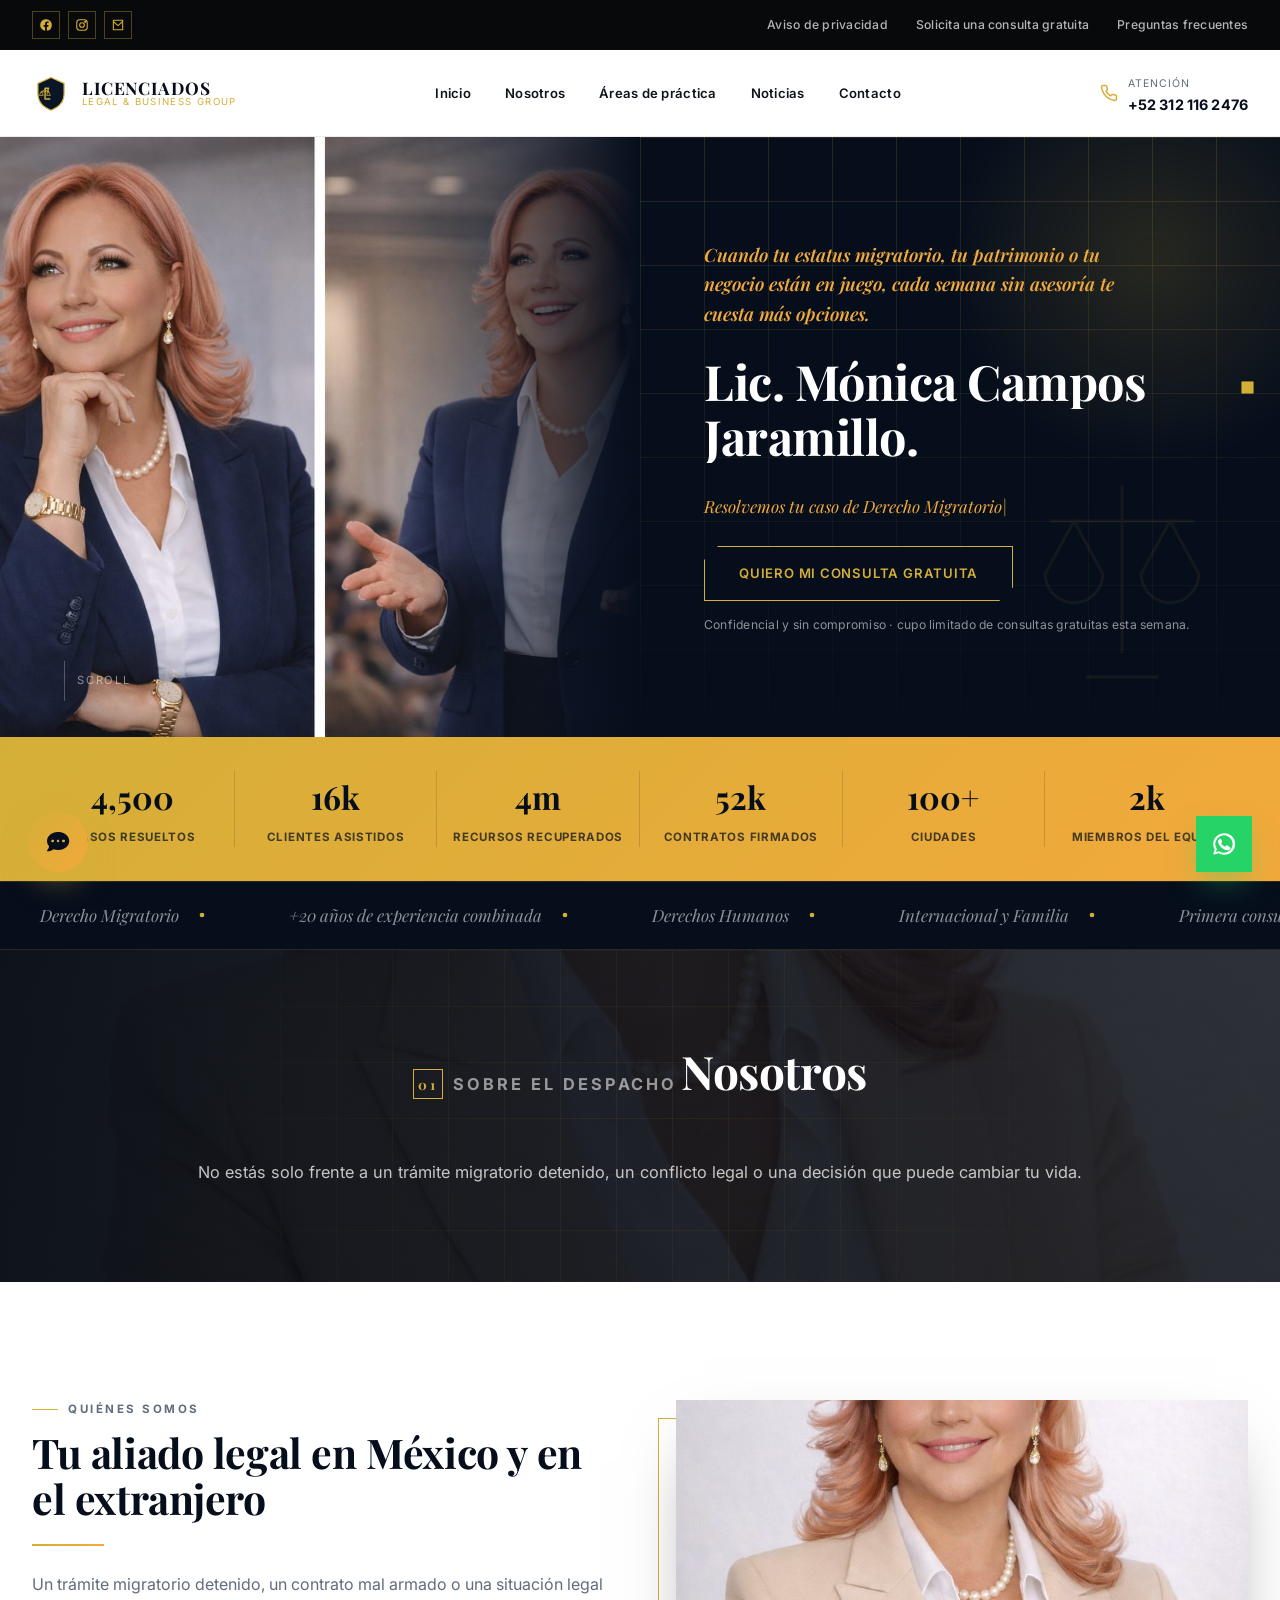
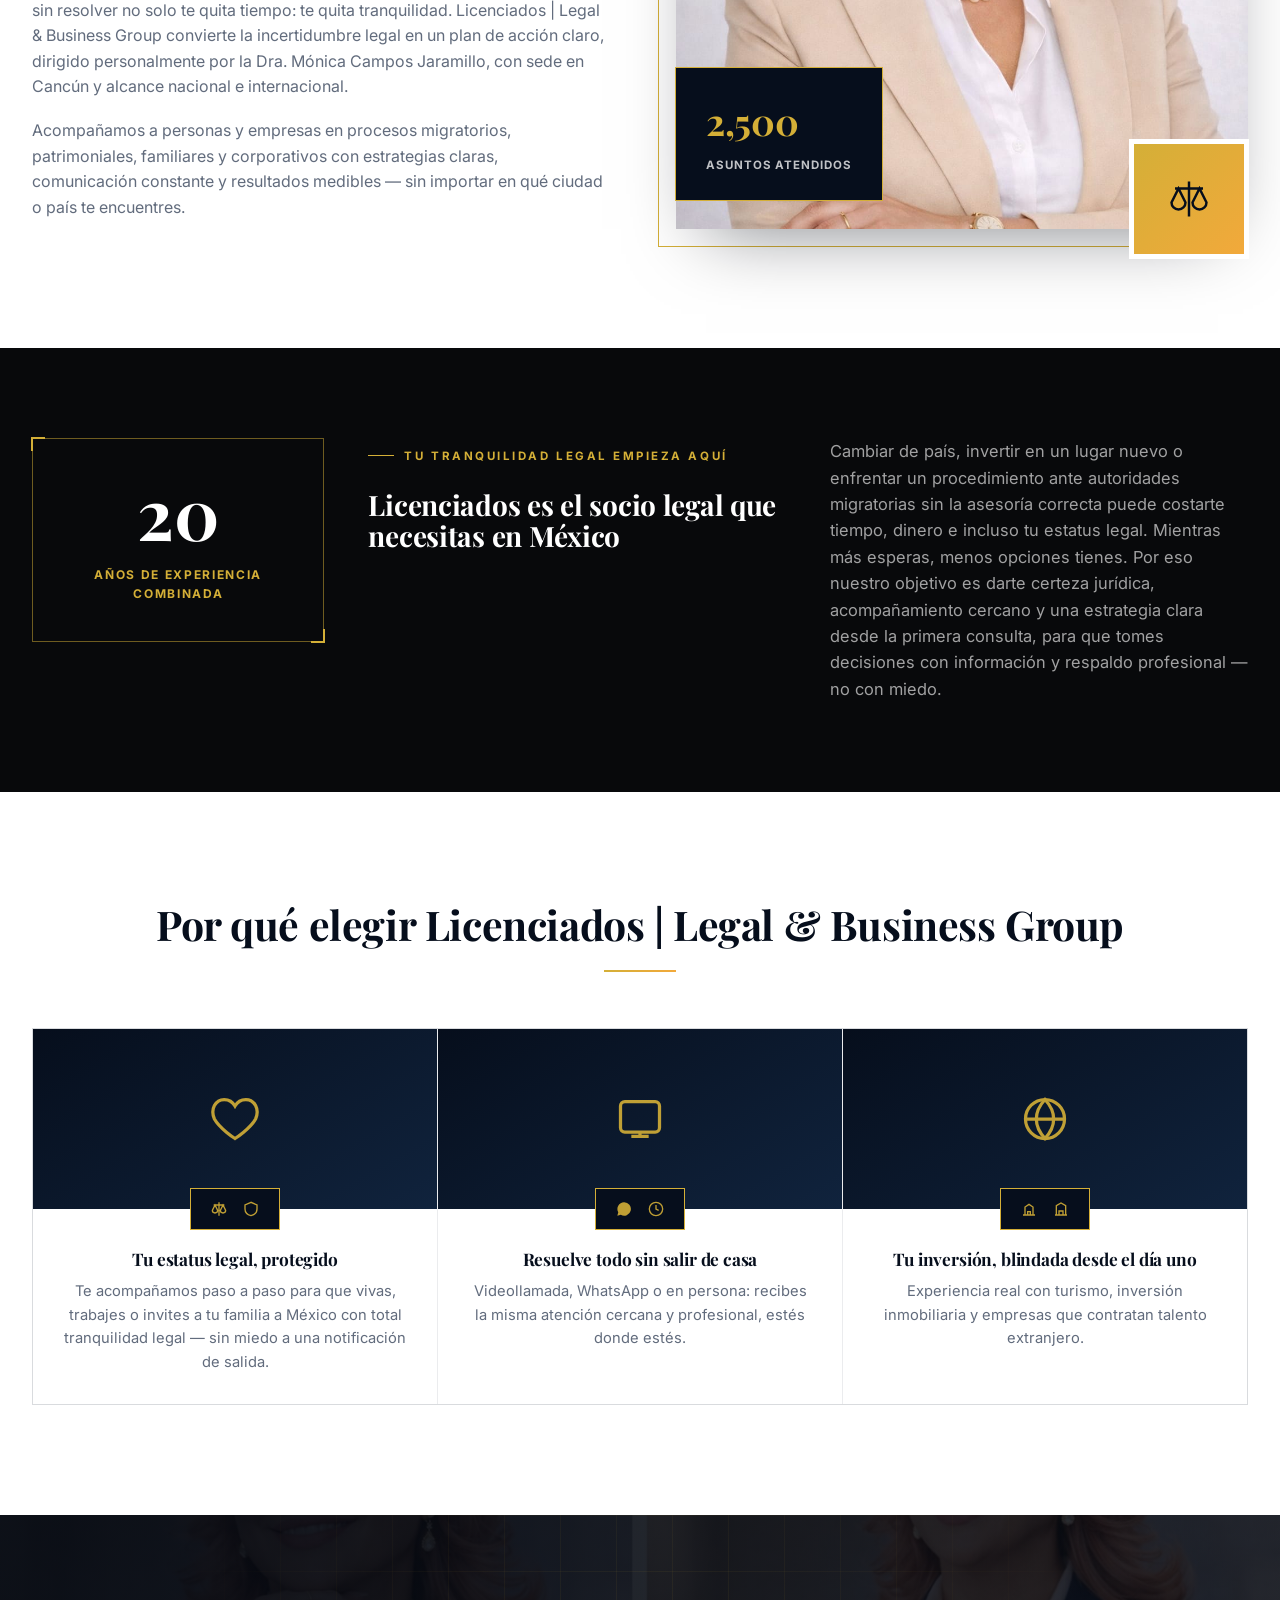
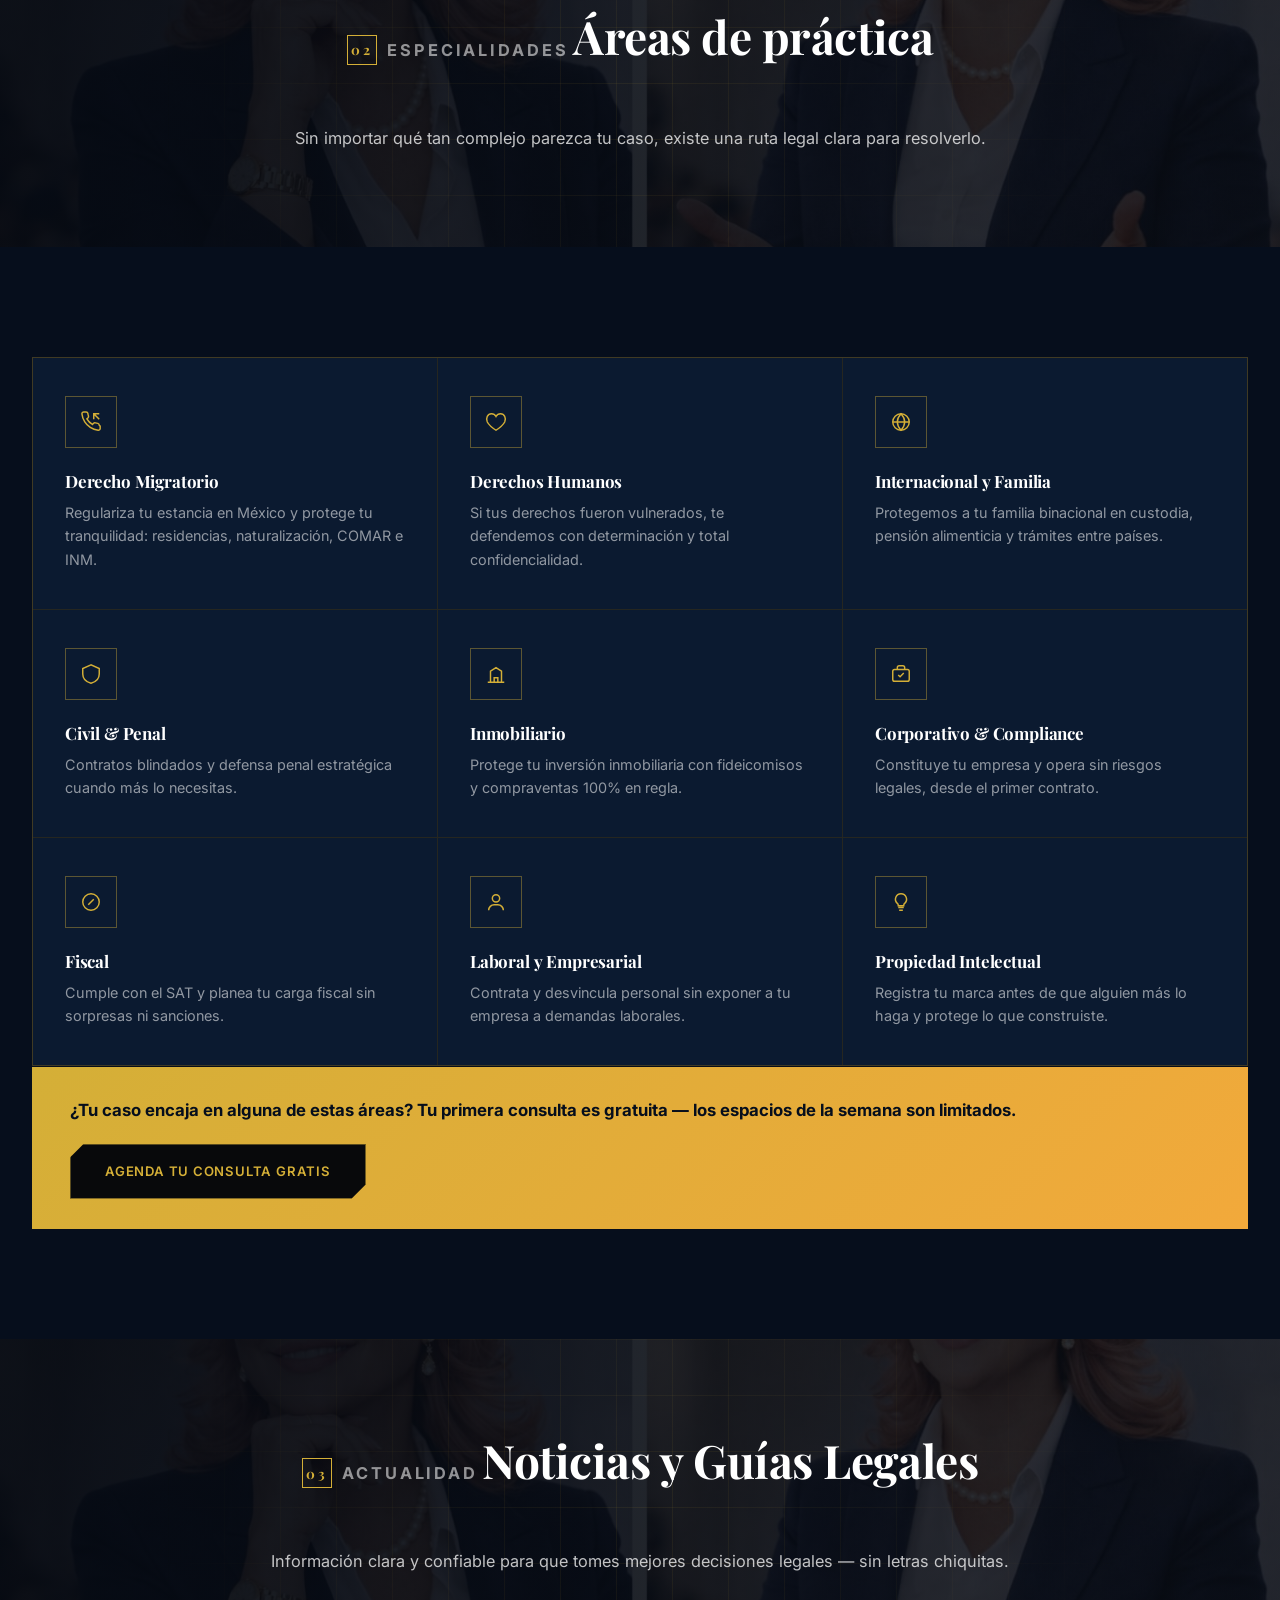
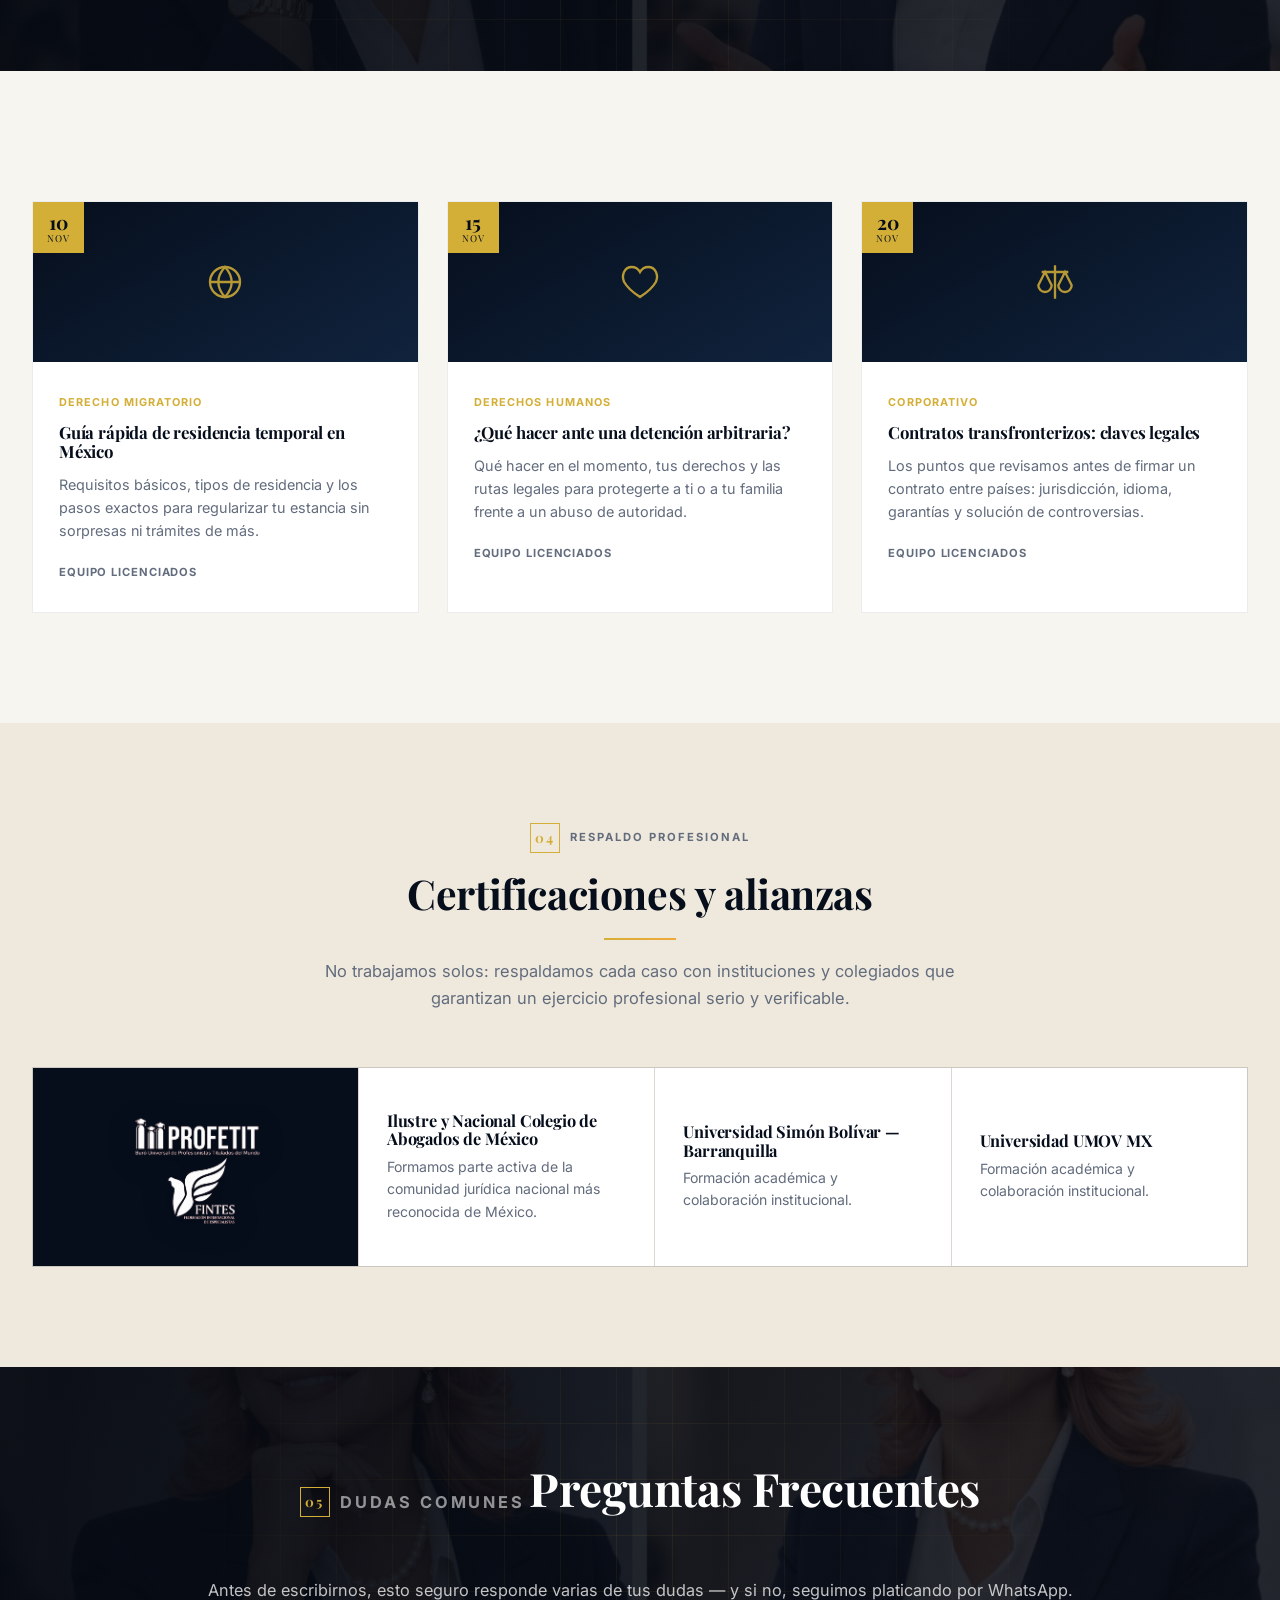
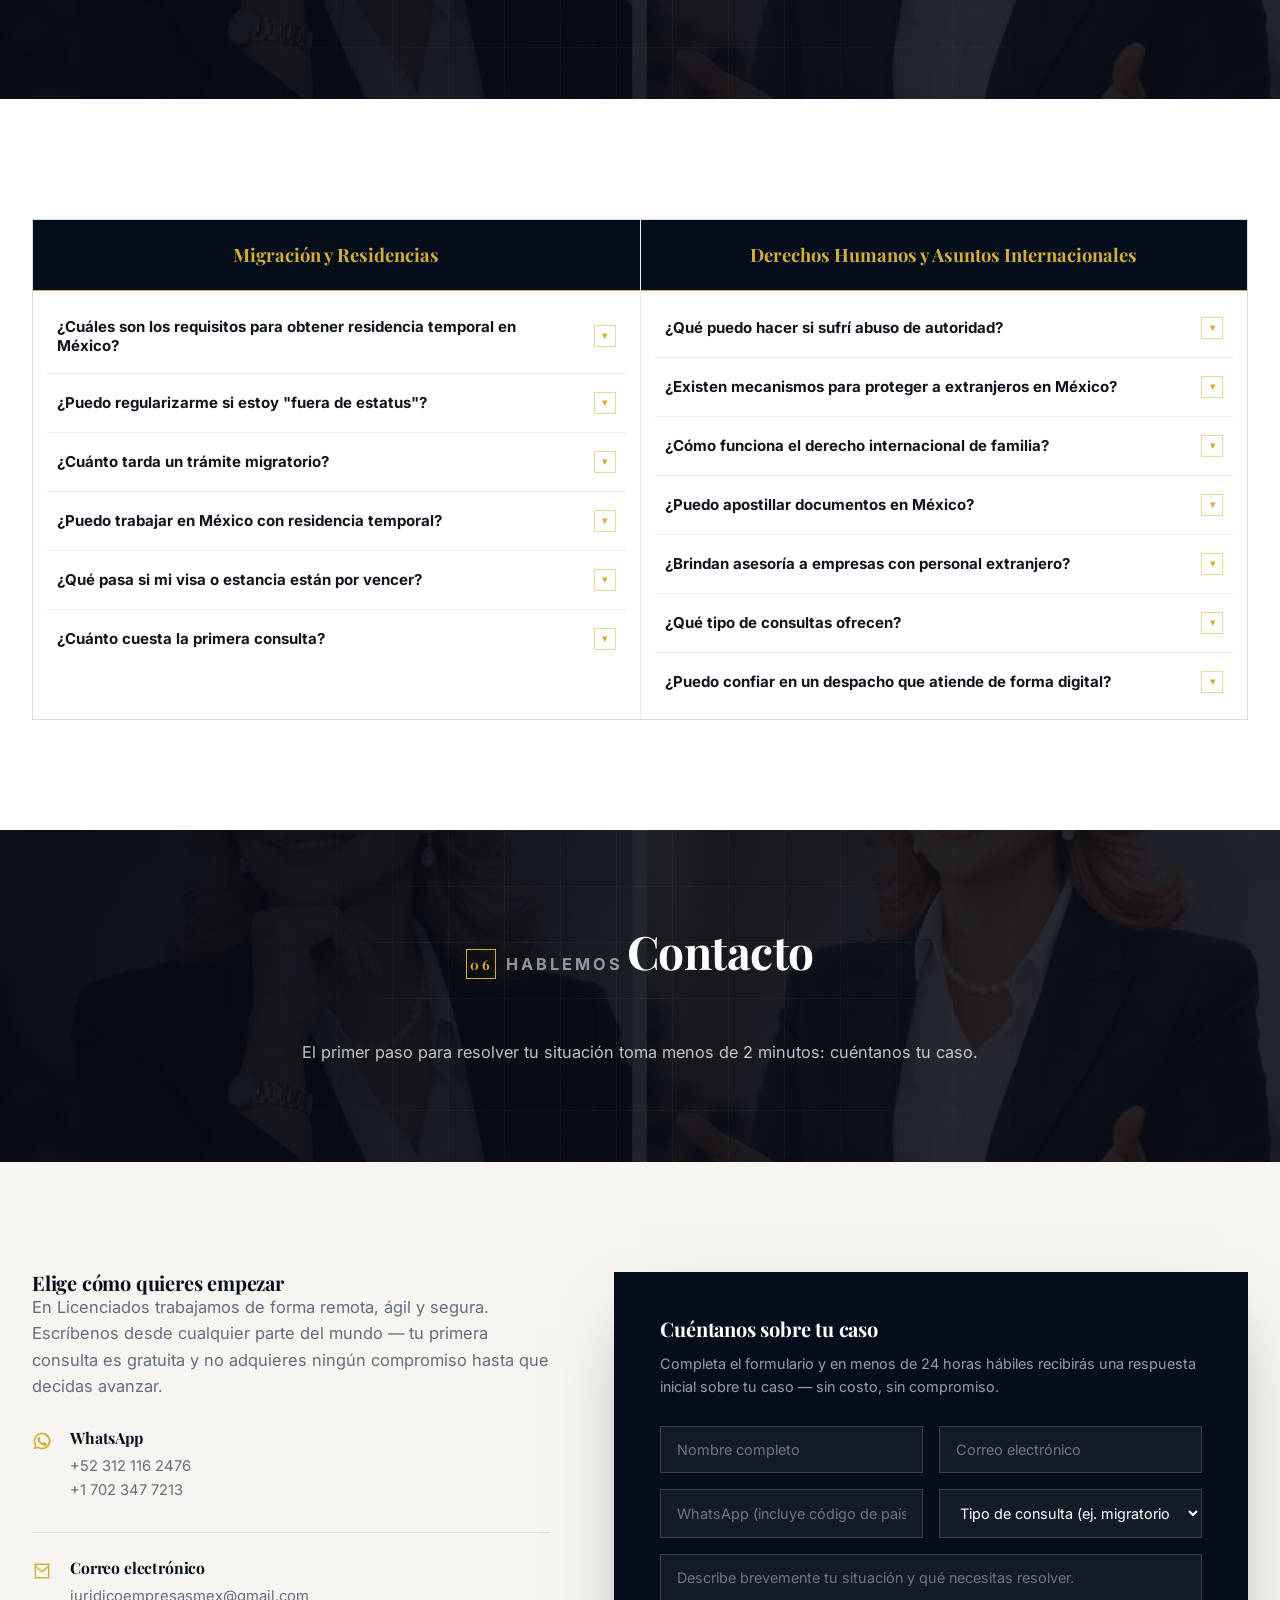
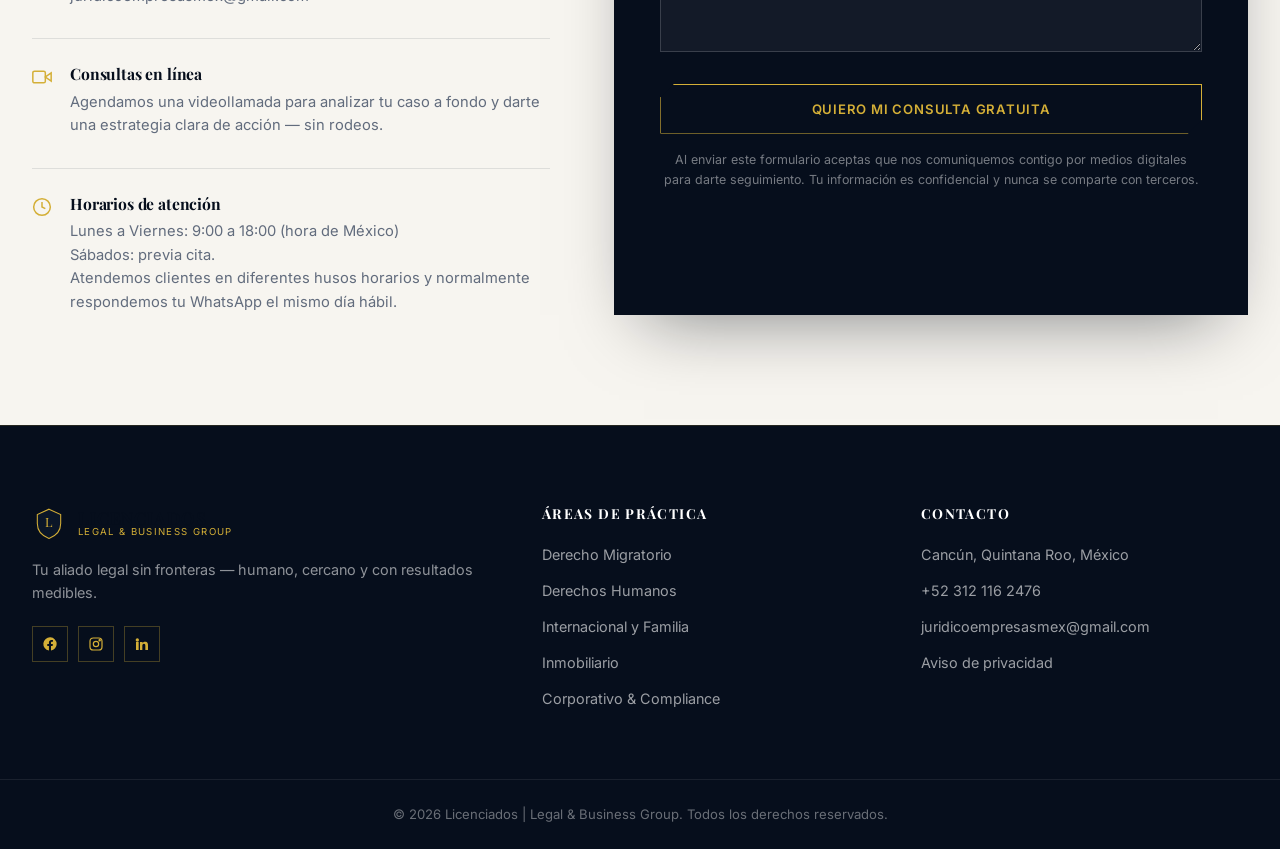
==== commit c1611743: "agregando asistente" ====
--- a/index.html
+++ b/index.html
@@ -4,13 +4,14 @@
 <meta charset="UTF-8">
 <meta name="viewport" content="width=device-width, initial-scale=1.0">
 <title>Licenciados | Legal &amp; Business Group — Asesoría Jurídica Internacional</title>
-<meta name="description" content="Licenciados | Legal & Business Group. Despacho jurídico en Cancún especializado en Derecho Migratorio, Derechos Humanos, Familiar, Civil, Penal, Inmobiliario y Corporativo. Asesoría legal sin fronteras.">
+<meta name="description" content="¿Trámite migratorio, patrimonio o negocio en riesgo? Licenciados | Legal & Business Group te da certeza jurídica desde Cancún, con alcance nacional e internacional. Primera consulta gratuita.">
 
 <link rel="icon" href="data:image/svg+xml,%3Csvg xmlns='http://www.w3.org/2000/svg' viewBox='0 0 64 64'%3E%3Crect width='64' height='64' rx='12' fill='%230a1628'/%3E%3Cpath d='M32 10 L50 18 V32 C50 44 42 51 32 55 C22 51 14 44 14 32 V18 Z' fill='none' stroke='%23d4af37' stroke-width='2.5'/%3E%3Ctext x='32' y='40' font-family='Georgia,serif' font-size='24' fill='%23d4af37' text-anchor='middle'%3EL%3C/text%3E%3C/svg%3E">
 
 <link rel="preconnect" href="https://fonts.googleapis.com">
 <link rel="preconnect" href="https://fonts.gstatic.com" crossorigin>
 <link href="https://fonts.googleapis.com/css2?family=Playfair+Display:wght@600;700;800&family=Inter:wght@400;500;600;700;800&display=swap" rel="stylesheet">
+<link rel="stylesheet" href="https://cdnjs.cloudflare.com/ajax/libs/font-awesome/6.5.2/css/all.min.css" referrerpolicy="no-referrer">
 
 <link rel="stylesheet" href="assets/css/style.css">
 </head>
@@ -104,14 +105,15 @@
       <div class="hero-copy">
         <div class="hero-glow"></div>
         <svg class="hero-scales" viewBox="0 0 100 100" fill="none" stroke="currentColor" stroke-width="1.2"><path d="M50 10v70M20 25h60M30 25l-12 22a12 12 0 0 0 24 0L30 25zM70 25l-12 22a12 12 0 0 0 24 0L70 25zM35 90h30"/></svg>
-        <p class="eyebrow">Especialistas en Migración, Derechos Humanos y Asesoría Internacional</p>
+        <p class="eyebrow">Cuando tu estatus migratorio, tu patrimonio o tu negocio están en juego, cada semana sin asesoría te cuesta más opciones.</p>
         <h1>
           <span class="hero-word" style="--i:0"><span>Lic.</span></span> <span class="hero-word" style="--i:1"><span>Mónica</span></span> <span class="hero-word" style="--i:2"><span>Campos</span></span><br>
           <span class="hero-word" style="--i:3"><span>Jaramillo.</span></span>
         </h1>
-        <p class="hero-typewriter">Especialistas en <span id="typewriter"></span><span class="cursor">|</span></p>
+        <p class="hero-typewriter">Resolvemos tu caso de <span id="typewriter"></span><span class="cursor">|</span></p>
         <div class="hero-actions">
-          <a href="https://wa.me/523121162476?text=Hola%2C%20me%20gustar%C3%ADa%20agendar%20una%20consulta" target="_blank" rel="noopener" class="btn btn-primary magnetic"><span>Contáctanos</span></a>
+          <a href="https://wa.me/523121162476?text=Hola%2C%20quiero%20agendar%20mi%20consulta%20gratuita%20con%20Licenciados%20%7C%20Legal%20%26%20Business%20Group." target="_blank" rel="noopener" class="btn btn-primary magnetic"><span>Quiero mi consulta gratuita</span></a>
+          <p class="hero-note">Confidencial y sin compromiso · cupo limitado de consultas gratuitas esta semana.</p>
         </div>
       </div>
       <div class="scroll-cue"><span class="scroll-cue-line"></span> Scroll</div>
@@ -133,12 +135,16 @@
   <div class="marquee">
     <div class="marquee-track" id="marqueeTrack">
       <div class="marquee-item">Derecho Migratorio <svg viewBox="0 0 24 24" fill="currentColor"><circle cx="12" cy="12" r="4"/></svg></div>
+      <div class="marquee-item">+20 años de experiencia combinada <svg viewBox="0 0 24 24" fill="currentColor"><circle cx="12" cy="12" r="4"/></svg></div>
       <div class="marquee-item">Derechos Humanos <svg viewBox="0 0 24 24" fill="currentColor"><circle cx="12" cy="12" r="4"/></svg></div>
       <div class="marquee-item">Internacional y Familia <svg viewBox="0 0 24 24" fill="currentColor"><circle cx="12" cy="12" r="4"/></svg></div>
+      <div class="marquee-item">Primera consulta 100% gratuita <svg viewBox="0 0 24 24" fill="currentColor"><circle cx="12" cy="12" r="4"/></svg></div>
       <div class="marquee-item">Civil &amp; Penal <svg viewBox="0 0 24 24" fill="currentColor"><circle cx="12" cy="12" r="4"/></svg></div>
       <div class="marquee-item">Inmobiliario <svg viewBox="0 0 24 24" fill="currentColor"><circle cx="12" cy="12" r="4"/></svg></div>
+      <div class="marquee-item">Despacho digital, sin fronteras <svg viewBox="0 0 24 24" fill="currentColor"><circle cx="12" cy="12" r="4"/></svg></div>
       <div class="marquee-item">Corporativo &amp; Compliance <svg viewBox="0 0 24 24" fill="currentColor"><circle cx="12" cy="12" r="4"/></svg></div>
       <div class="marquee-item">Fiscal <svg viewBox="0 0 24 24" fill="currentColor"><circle cx="12" cy="12" r="4"/></svg></div>
+      <div class="marquee-item">Respaldados por PROFETIT y FINTES <svg viewBox="0 0 24 24" fill="currentColor"><circle cx="12" cy="12" r="4"/></svg></div>
       <div class="marquee-item">Laboral y Empresarial <svg viewBox="0 0 24 24" fill="currentColor"><circle cx="12" cy="12" r="4"/></svg></div>
       <div class="marquee-item">Propiedad Intelectual <svg viewBox="0 0 24 24" fill="currentColor"><circle cx="12" cy="12" r="4"/></svg></div>
     </div>
@@ -151,7 +157,7 @@
         <p class="tag-index"><span>01</span> Sobre el despacho</p>
         <h2>Nosotros</h2>
         <span class="head-line reveal in-view"></span>
-        <p>Bufete jurídico especializado en migración, derechos humanos y asesoría internacional.</p>
+        <p>No estás solo frente a un trámite migratorio detenido, un conflicto legal o una decisión que puede cambiar tu vida.</p>
       </div>
     </div>
 
@@ -159,10 +165,10 @@
       <div class="container about-inner">
         <div class="about-copy reveal">
           <p class="eyebrow">Quiénes somos</p>
-          <h2>Tu aliado legal en México</h2>
+          <h2>Tu aliado legal en México y en el extranjero</h2>
           <span class="head-line reveal in-view"></span>
-          <p style="margin-top:26px">Licenciados | Legal &amp; Business Group es un despacho jurídico con sede en Cancún y alcance nacional e internacional. Bajo la dirección de la Dra. Mónica Campos Jaramillo, combinamos experiencia jurídica tradicional con atención digital, cercana y ágil.</p>
-          <p>Acompañamos a personas y empresas en procesos migratorios, patrimoniales, familiares y corporativos, con estrategias claras y resultados medibles, sin importar en qué ciudad te encuentres.</p>
+          <p style="margin-top:26px">Un trámite migratorio detenido, un contrato mal armado o una situación legal sin resolver no solo te quita tiempo: te quita tranquilidad. Licenciados | Legal &amp; Business Group convierte la incertidumbre legal en un plan de acción claro, dirigido personalmente por la Dra. Mónica Campos Jaramillo, con sede en Cancún y alcance nacional e internacional.</p>
+          <p>Acompañamos a personas y empresas en procesos migratorios, patrimoniales, familiares y corporativos con estrategias claras, comunicación constante y resultados medibles — sin importar en qué ciudad o país te encuentres.</p>
         </div>
         <div class="about-media reveal">
           <div class="about-media-frame"></div>
@@ -185,10 +191,10 @@
           <p>Años de experiencia<br>combinada</p>
         </div>
         <div class="reveal">
-          <p class="eyebrow">Bienvenido</p>
-          <h2>Licenciados es tu socio legal en México</h2>
-        </div>
-        <p class="section-desc reveal">Entendemos lo que implica cambiar de país, invertir en un lugar nuevo o enfrentar un procedimiento ante autoridades migratorias. Por eso, nuestro objetivo es darte certeza jurídica, acompañamiento cercano y una estrategia clara, para que tomes decisiones con información y respaldo profesional.</p>
+          <p class="eyebrow">Tu tranquilidad legal empieza aquí</p>
+          <h2>Licenciados es el socio legal que necesitas en México</h2>
+        </div>
+        <p class="section-desc reveal">Cambiar de país, invertir en un lugar nuevo o enfrentar un procedimiento ante autoridades migratorias sin la asesoría correcta puede costarte tiempo, dinero e incluso tu estatus legal. Mientras más esperas, menos opciones tienes. Por eso nuestro objetivo es darte certeza jurídica, acompañamiento cercano y una estrategia clara desde la primera consulta, para que tomes decisiones con información y respaldo profesional — no con miedo.</p>
       </div>
     </div>
 
@@ -208,8 +214,8 @@
               </div>
             </div>
             <div class="why-body">
-              <h3>Enfoque en migración y DD.HH.</h3>
-              <p>Especialistas en acompañar a personas extranjeras y familias binacionales.</p>
+              <h3>Tu estatus legal, protegido</h3>
+              <p>Te acompañamos paso a paso para que vivas, trabajes o invites a tu familia a México con total tranquilidad legal — sin miedo a una notificación de salida.</p>
             </div>
           </div>
           <div class="why-card frame reveal">
@@ -221,8 +227,8 @@
               </div>
             </div>
             <div class="why-body">
-              <h3>Bufete digital y cercano</h3>
-              <p>Atención presencial y en línea, apoyada en sistemas, automatización y WhatsApp.</p>
+              <h3>Resuelve todo sin salir de casa</h3>
+              <p>Videollamada, WhatsApp o en persona: recibes la misma atención cercana y profesional, estés donde estés.</p>
             </div>
           </div>
           <div class="why-card frame reveal">
@@ -234,8 +240,8 @@
               </div>
             </div>
             <div class="why-body">
-              <h3>Visión internacional desde Cancún</h3>
-              <p>Experiencia con turismo, inversión inmobiliaria y empresas que contratan extranjeros.</p>
+              <h3>Tu inversión, blindada desde el día uno</h3>
+              <p>Experiencia real con turismo, inversión inmobiliaria y empresas que contratan talento extranjero.</p>
             </div>
           </div>
         </div>
@@ -250,7 +256,7 @@
         <p class="tag-index"><span>02</span> Especialidades</p>
         <h2>Áreas de práctica</h2>
         <span class="head-line reveal in-view"></span>
-        <p>Asesoría clara, estratégica y a la medida de tu caso.</p>
+        <p>Sin importar qué tan complejo parezca tu caso, existe una ruta legal clara para resolverlo.</p>
       </div>
     </div>
 
@@ -260,53 +266,53 @@
           <div class="area-card frame spot">
             <div class="area-icon"><svg viewBox="0 0 24 24" fill="none" stroke="currentColor" stroke-width="1.6"><path d="M22 16.5V19a2 2 0 0 1-2.2 2 19.8 19.8 0 0 1-8.6-3.1 19.5 19.5 0 0 1-6-6A19.8 19.8 0 0 1 2.1 3.2 2 2 0 0 1 4.1 1h2.5a2 2 0 0 1 2 1.7c.1.9.3 1.8.6 2.6a2 2 0 0 1-.4 2.1L7.5 8.7a16 16 0 0 0 6 6l1.3-1.4a2 2 0 0 1 2.1-.4c.8.3 1.7.5 2.6.6a2 2 0 0 1 1.5 2z"/><path d="M15 3l6 6M21 3h-6v6"/></svg></div>
             <h3>Derecho Migratorio</h3>
-            <p>Regularización, residencias, naturalización, COMAR e INM.</p>
+            <p>Regulariza tu estancia en México y protege tu tranquilidad: residencias, naturalización, COMAR e INM.</p>
           </div>
           <div class="area-card frame spot">
             <div class="area-icon"><svg viewBox="0 0 24 24" fill="none" stroke="currentColor" stroke-width="1.6"><path d="M12 21s-7-4.5-9.5-9C.5 7.5 3 3 7 3c2 0 4 1.2 5 3 1-1.8 3-3 5-3 4 0 6.5 4.5 4.5 9-2.5 4.5-9.5 9-9.5 9z"/></svg></div>
             <h3>Derechos Humanos</h3>
-            <p>Defensa y acompañamiento en violaciones a derechos fundamentales.</p>
+            <p>Si tus derechos fueron vulnerados, te defendemos con determinación y total confidencialidad.</p>
           </div>
           <div class="area-card frame spot">
             <div class="area-icon"><svg viewBox="0 0 24 24" fill="none" stroke="currentColor" stroke-width="1.6"><circle cx="12" cy="12" r="9"/><path d="M3 12h18M12 3c2.5 2.7 4 6.1 4 9s-1.5 6.3-4 9c-2.5-2.7-4-6.1-4-9s1.5-6.3 4-9z"/></svg></div>
             <h3>Internacional y Familia</h3>
-            <p>Asesoría internacional y familiar para familias binacionales.</p>
+            <p>Protegemos a tu familia binacional en custodia, pensión alimenticia y trámites entre países.</p>
           </div>
           <div class="area-card frame spot">
             <div class="area-icon"><svg viewBox="0 0 24 24" fill="none" stroke="currentColor" stroke-width="1.6"><path d="M12 2 3 6v6c0 5 3.8 8.7 9 10 5.2-1.3 9-5 9-10V6l-9-4z"/></svg></div>
             <h3>Civil &amp; Penal</h3>
-            <p>Contratos, responsabilidad civil y defensa penal estratégica.</p>
+            <p>Contratos blindados y defensa penal estratégica cuando más lo necesitas.</p>
           </div>
           <div class="area-card frame spot">
             <div class="area-icon"><svg viewBox="0 0 24 24" fill="none" stroke="currentColor" stroke-width="1.6"><path d="M3 21h18M6 21V9l6-4 6 4v12M10 21v-5h4v5"/></svg></div>
             <h3>Inmobiliario</h3>
-            <p>Fideicomisos, compraventa y protección de tu inversión.</p>
+            <p>Protege tu inversión inmobiliaria con fideicomisos y compraventas 100% en regla.</p>
           </div>
           <div class="area-card frame spot">
             <div class="area-icon"><svg viewBox="0 0 24 24" fill="none" stroke="currentColor" stroke-width="1.6"><rect x="3" y="7" width="18" height="13" rx="2"/><path d="M8 7V5a2 2 0 0 1 2-2h4a2 2 0 0 1 2 2v2M9 13l2 2 4-4"/></svg></div>
             <h3>Corporativo &amp; Compliance</h3>
-            <p>Constitución de empresas, contratos y cumplimiento normativo.</p>
+            <p>Constituye tu empresa y opera sin riesgos legales, desde el primer contrato.</p>
           </div>
           <div class="area-card frame spot">
             <div class="area-icon"><svg viewBox="0 0 24 24" fill="none" stroke="currentColor" stroke-width="1.6"><circle cx="12" cy="12" r="9"/><path d="M9 15l6-6M9.5 9.5h.01M14.5 14.5h.01"/></svg></div>
             <h3>Fiscal</h3>
-            <p>Cumplimiento y planeación fiscal para personas y empresas.</p>
+            <p>Cumple con el SAT y planea tu carga fiscal sin sorpresas ni sanciones.</p>
           </div>
           <div class="area-card frame spot">
             <div class="area-icon"><svg viewBox="0 0 24 24" fill="none" stroke="currentColor" stroke-width="1.6"><path d="M12 12a4 4 0 1 0 0-8 4 4 0 0 0 0 8zM4 21a6 6 0 0 1 6-6h4a6 6 0 0 1 6 6"/></svg></div>
             <h3>Laboral y Empresarial</h3>
-            <p>Contratación, relaciones laborales y asesoría empresarial.</p>
+            <p>Contrata y desvincula personal sin exponer a tu empresa a demandas laborales.</p>
           </div>
           <div class="area-card frame spot">
             <div class="area-icon"><svg viewBox="0 0 24 24" fill="none" stroke="currentColor" stroke-width="1.6"><path d="M9 18h6M10 21h4M12 3a6 6 0 0 0-4 10.5c.6.5 1 1.2 1 2v.5h6v-.5c0-.8.4-1.5 1-2A6 6 0 0 0 12 3z"/></svg></div>
             <h3>Propiedad Intelectual</h3>
-            <p>Registro de marcas, patentes y protección de activos intangibles.</p>
+            <p>Registra tu marca antes de que alguien más lo haga y protege lo que construiste.</p>
           </div>
         </div>
 
         <div class="areas-cta reveal">
-          <p>¿Necesitas asesoría en alguna de estas áreas? Agenda una consulta.</p>
-          <a href="#contacto" class="btn btn-dark">Agenda tu cita</a>
+          <p>¿Tu caso encaja en alguna de estas áreas? Tu primera consulta es gratuita — los espacios de la semana son limitados.</p>
+          <a href="https://wa.me/523121162476?text=Hola%2C%20quiero%20agendar%20mi%20consulta%20gratuita%20sobre%20%C3%A1reas%20de%20pr%C3%A1ctica." target="_blank" rel="noopener" class="btn btn-dark">Agenda tu consulta gratis</a>
         </div>
       </div>
     </div>
@@ -319,7 +325,7 @@
         <p class="tag-index"><span>03</span> Actualidad</p>
         <h2>Noticias y Guías Legales</h2>
         <span class="head-line reveal in-view"></span>
-        <p>Actualidad migratoria y jurídica explicada en un lenguaje claro.</p>
+        <p>Información clara y confiable para que tomes mejores decisiones legales — sin letras chiquitas.</p>
       </div>
     </div>
 
@@ -334,7 +340,7 @@
             <div class="news-body">
               <span class="news-tag">Derecho migratorio</span>
               <h3>Guía rápida de residencia temporal en México</h3>
-              <p>Requisitos básicos, tipos de residencia y pasos iniciales para planear tu regularización migratoria sin sorpresas ni improvisaciones.</p>
+              <p>Requisitos básicos, tipos de residencia y los pasos exactos para regularizar tu estancia sin sorpresas ni trámites de más.</p>
               <span class="news-author">Equipo Licenciados</span>
             </div>
           </div>
@@ -346,7 +352,7 @@
             <div class="news-body">
               <span class="news-tag">Derechos humanos</span>
               <h3>¿Qué hacer ante una detención arbitraria?</h3>
-              <p>Acciones inmediatas, derechos que debes conocer y rutas legales para protegerte a ti o a un familiar frente a abusos de autoridad.</p>
+              <p>Qué hacer en el momento, tus derechos y las rutas legales para protegerte a ti o a tu familia frente a un abuso de autoridad.</p>
               <span class="news-author">Equipo Licenciados</span>
             </div>
           </div>
@@ -358,7 +364,7 @@
             <div class="news-body">
               <span class="news-tag">Corporativo</span>
               <h3>Contratos transfronterizos: claves legales</h3>
-              <p>Puntos críticos a revisar cuando firmas contratos entre países distintos: jurisdicción, idioma, garantías y mecanismos de solución de controversias.</p>
+              <p>Los puntos que revisamos antes de firmar un contrato entre países: jurisdicción, idioma, garantías y solución de controversias.</p>
               <span class="news-author">Equipo Licenciados</span>
             </div>
           </div>
@@ -374,6 +380,7 @@
         <p class="tag-index" style="justify-content:center"><span>04</span> Respaldo profesional</p>
         <h2>Certificaciones y alianzas</h2>
         <span class="head-line reveal in-view"></span>
+        <p class="section-desc" style="margin:18px auto 0">No trabajamos solos: respaldamos cada caso con instituciones y colegiados que garantizan un ejercicio profesional serio y verificable.</p>
       </div>
       <div class="trust-grid">
         <div class="trust-card frame reveal trust-card-badge">
@@ -381,7 +388,7 @@
         </div>
         <div class="trust-card frame spot reveal">
           <h3>Ilustre y Nacional Colegio de Abogados de México</h3>
-          <p>Miembro reconocido dentro de la comunidad jurídica nacional.</p>
+          <p>Formamos parte activa de la comunidad jurídica nacional más reconocida de México.</p>
         </div>
         <div class="trust-card frame spot reveal">
           <h3>Universidad Simón Bolívar — Barranquilla</h3>
@@ -402,7 +409,7 @@
         <p class="tag-index"><span>05</span> Dudas comunes</p>
         <h2>Preguntas Frecuentes</h2>
         <span class="head-line reveal in-view"></span>
-        <p>Respuestas claras a las dudas más comunes de nuestros clientes.</p>
+        <p>Antes de escribirnos, esto seguro responde varias de tus dudas — y si no, seguimos platicando por WhatsApp.</p>
       </div>
     </div>
 
@@ -430,7 +437,11 @@
               </div>
               <div class="acc-item">
                 <button class="acc-trigger">¿Qué pasa si mi visa o estancia están por vencer? <span>▾</span></button>
-                <div class="acc-panel"><p>Es importante iniciar el trámite de renovación con anticipación para evitar una situación irregular. Te orientamos sobre plazos y documentación según tu caso.</p></div>
+                <div class="acc-panel"><p>Es importante iniciar el trámite de renovación con anticipación para evitar una situación irregular. Entre más pronto inicies, más rápido tienes certeza. Te orientamos sobre plazos y documentación según tu caso.</p></div>
+              </div>
+              <div class="acc-item">
+                <button class="acc-trigger">¿Cuánto cuesta la primera consulta? <span>▾</span></button>
+                <div class="acc-panel"><p>Es completamente gratuita. Ahí evaluamos tu caso, te explicamos tus opciones reales y solo entonces —si decides continuar— te presentamos una propuesta clara, sin letras chiquitas.</p></div>
               </div>
             </div>
           </div>
@@ -460,7 +471,11 @@
               </div>
               <div class="acc-item">
                 <button class="acc-trigger">¿Qué tipo de consultas ofrecen? <span>▾</span></button>
-                <div class="acc-panel"><p>Ofrecemos consultas iniciales para evaluar tu situación y determinar el camino legal más seguro, ya sea migratorio, internacional, patrimonial o de protección de derechos.</p></div>
+                <div class="acc-panel"><p>Ofrecemos consultas iniciales gratuitas para evaluar tu situación y determinar el camino legal más seguro, ya sea migratorio, internacional, patrimonial o de protección de derechos.</p></div>
+              </div>
+              <div class="acc-item">
+                <button class="acc-trigger">¿Puedo confiar en un despacho que atiende de forma digital? <span>▾</span></button>
+                <div class="acc-panel"><p>Sí. Atendemos a clientes en distintos países por videollamada y WhatsApp, con el mismo respaldo profesional, confidencialidad y seguimiento puntual que una oficina presencial — con la ventaja de que no tienes que trasladarte.</p></div>
               </div>
             </div>
           </div>
@@ -476,15 +491,15 @@
         <p class="tag-index"><span>06</span> Hablemos</p>
         <h2>Contacto</h2>
         <span class="head-line reveal in-view"></span>
-        <p>Un despacho jurídico 100% digital, cerca de ti sin importar dónde estés.</p>
+        <p>El primer paso para resolver tu situación toma menos de 2 minutos: cuéntanos tu caso.</p>
       </div>
     </div>
 
     <div class="contact">
       <div class="container contact-inner">
         <div class="contact-info reveal">
-          <h3>Canales de atención digital</h3>
-          <p class="section-desc">En Licenciados trabajamos de forma remota, ágil y segura. Puedes contactarnos desde cualquier parte del mundo a través de nuestros canales digitales.</p>
+          <h3>Elige cómo quieres empezar</h3>
+          <p class="section-desc">En Licenciados trabajamos de forma remota, ágil y segura. Escríbenos desde cualquier parte del mundo — tu primera consulta es gratuita y no adquieres ningún compromiso hasta que decidas avanzar.</p>
 
           <div class="contact-channel">
             <svg width="20" height="20" viewBox="0 0 24 24" fill="currentColor"><path d="M12 2a10 10 0 0 0-8.6 15L2 22l5.2-1.4A10 10 0 1 0 12 2zm0 18a8 8 0 0 1-4.1-1.1l-.3-.2-3 .8.8-2.9-.2-.3A8 8 0 1 1 12 20zm4.4-6c-.2-.1-1.5-.7-1.7-.8-.2-.1-.4-.1-.6.1-.2.2-.6.8-.8 1-.1.2-.3.2-.5.1-1.5-.7-2.5-1.3-3.4-3-.3-.4.3-.4.8-1.3.1-.2 0-.3 0-.5-.1-.1-.6-1.5-.8-2-.2-.5-.4-.4-.6-.4h-.5c-.2 0-.5.1-.7.3-.2.2-1 1-1 2.4s1 2.8 1.1 3c.1.2 2 3.1 4.9 4.2.7.3 1.2.5 1.6.6.7.2 1.3.2 1.8.1.5-.1 1.5-.6 1.8-1.2.2-.6.2-1.1.1-1.2-.1-.1-.3-.2-.5-.3z"/></svg>
@@ -507,7 +522,7 @@
             <svg width="20" height="20" viewBox="0 0 24 24" fill="none" stroke="currentColor" stroke-width="1.8"><path d="M23 7l-7 5 7 5V7z"/><rect x="1" y="5" width="15" height="14" rx="2"/></svg>
             <div>
               <h4>Consultas en línea</h4>
-              <p>Agendamos reuniones por videollamada para analizar tu caso en profundidad y definir una estrategia clara de acción.</p>
+              <p>Agendamos una videollamada para analizar tu caso a fondo y darte una estrategia clara de acción — sin rodeos.</p>
             </div>
           </div>
 
@@ -515,14 +530,14 @@
             <svg width="20" height="20" viewBox="0 0 24 24" fill="none" stroke="currentColor" stroke-width="1.8"><circle cx="12" cy="12" r="10"/><path d="M12 6v6l4 2"/></svg>
             <div>
               <h4>Horarios de atención</h4>
-              <p>Lunes a Viernes: 9:00 a 18:00 (hora de México)<br>Sábados: previa cita.<br>Atendemos clientes en diferentes husos horarios.</p>
+              <p>Lunes a Viernes: 9:00 a 18:00 (hora de México)<br>Sábados: previa cita.<br>Atendemos clientes en diferentes husos horarios y normalmente respondemos tu WhatsApp el mismo día hábil.</p>
             </div>
           </div>
         </div>
 
         <form class="contact-form frame reveal" id="contactForm">
           <h3>Cuéntanos sobre tu caso</h3>
-          <p class="contact-form-desc">Completa el siguiente formulario y un integrante del despacho revisará tu información para darte una respuesta inicial en el menor tiempo posible.</p>
+          <p class="contact-form-desc">Completa el formulario y en menos de 24 horas hábiles recibirás una respuesta inicial sobre tu caso — sin costo, sin compromiso.</p>
 
           <div class="form-row">
             <input type="text" id="cf-name" placeholder="Nombre completo" required>
@@ -545,8 +560,8 @@
           </div>
           <textarea id="cf-message" rows="4" placeholder="Describe brevemente tu situación y qué necesitas resolver."></textarea>
 
-          <button type="submit" class="btn btn-primary btn-block">Enviar mensaje</button>
-          <p class="contact-form-note">Al enviar este formulario aceptas que nos comuniquemos contigo por medios digitales para darte seguimiento.</p>
+          <button type="submit" class="btn btn-primary btn-block">Quiero mi consulta gratuita</button>
+          <p class="contact-form-note">Al enviar este formulario aceptas que nos comuniquemos contigo por medios digitales para darte seguimiento. Tu información es confidencial y nunca se comparte con terceros.</p>
         </form>
       </div>
     </div>
@@ -568,7 +583,7 @@
           <em>Legal &amp; Business Group</em>
         </span>
       </a>
-      <p>Asesoría legal sin fronteras, centrada en las personas.</p>
+      <p>Tu aliado legal sin fronteras — humano, cercano y con resultados medibles.</p>
       <div class="footer-social">
         <a href="#" aria-label="Facebook"><svg width="16" height="16" viewBox="0 0 24 24" fill="currentColor"><path d="M22 12a10 10 0 1 0-11.6 9.9v-7H7.9V12h2.5V9.8c0-2.5 1.5-3.9 3.8-3.9 1.1 0 2.2.2 2.2.2v2.5h-1.3c-1.2 0-1.6.8-1.6 1.6V12h2.8l-.4 2.9h-2.4v7A10 10 0 0 0 22 12z"/></svg></a>
         <a href="#" aria-label="Instagram"><svg width="16" height="16" viewBox="0 0 24 24" fill="none" stroke="currentColor" stroke-width="1.8"><rect x="3" y="3" width="18" height="18" rx="5"/><circle cx="12" cy="12" r="4"/><circle cx="17.5" cy="6.5" r="1"/></svg></a>
@@ -605,7 +620,7 @@
   </div>
 </footer>
 
-<a href="https://wa.me/523121162476" target="_blank" rel="noopener" class="whatsapp-float" aria-label="Escríbenos por WhatsApp">
+<a href="https://wa.me/523121162476?text=Hola%2C%20me%20gustar%C3%ADa%20m%C3%A1s%20informaci%C3%B3n" target="_blank" rel="noopener" class="whatsapp-float" aria-label="Escríbenos por WhatsApp">
   <svg width="26" height="26" viewBox="0 0 24 24" fill="#fff"><path d="M12 2a10 10 0 0 0-8.6 15L2 22l5.2-1.4A10 10 0 1 0 12 2zm0 18a8 8 0 0 1-4.1-1.1l-.3-.2-3 .8.8-2.9-.2-.3A8 8 0 1 1 12 20zm4.4-6c-.2-.1-1.5-.7-1.7-.8-.2-.1-.4-.1-.6.1-.2.2-.6.8-.8 1-.1.2-.3.2-.5.1-1.5-.7-2.5-1.3-3.4-3-.3-.4.3-.4.8-1.3.1-.2 0-.3 0-.5-.1-.1-.6-1.5-.8-2-.2-.5-.4-.4-.6-.4h-.5c-.2 0-.5.1-.7.3-.2.2-1 1-1 2.4s1 2.8 1.1 3c.1.2 2 3.1 4.9 4.2.7.3 1.2.5 1.6.6.7.2 1.3.2 1.8.1.5-.1 1.5-.6 1.8-1.2.2-.6.2-1.1.1-1.2-.1-.1-.3-.2-.5-.3z"/></svg>
 </a>
 
@@ -613,6 +628,36 @@
   <svg width="18" height="18" viewBox="0 0 24 24" fill="none" stroke="currentColor" stroke-width="2"><path d="M12 19V5M5 12l7-7 7 7"/></svg>
 </button>
 
+<!-- Chat con IA -->
+<button id="aiChatToggle" class="ai-chat-float" aria-label="Abrir chat de asesoría" aria-expanded="false" aria-controls="aiChatPanel">
+  <i class="fa-solid fa-comment-dots ai-chat-icon-chat" aria-hidden="true"></i>
+  <i class="fa-solid fa-xmark ai-chat-icon-close" aria-hidden="true"></i>
+</button>
+
+<div class="ai-chat-panel" id="aiChatPanel" role="dialog" aria-label="Chat de asesoría con IA">
+  <div class="ai-chat-header">
+    <div class="ai-chat-header-info">
+      <span class="ai-chat-avatar">L</span>
+      <div>
+        <strong>Asistente Licenciados</strong>
+        <span class="ai-chat-status">En línea · Respuesta inmediata</span>
+      </div>
+    </div>
+    <button type="button" class="ai-chat-close" id="aiChatClose" aria-label="Cerrar chat">
+      <i class="fa-solid fa-xmark" aria-hidden="true"></i>
+    </button>
+  </div>
+  <div class="ai-chat-messages" id="aiChatMessages"></div>
+  <form class="ai-chat-input-row" id="aiChatForm">
+    <input type="text" id="aiChatInput" placeholder="Escribe tu pregunta..." autocomplete="off" maxlength="2000" aria-label="Escribe tu pregunta">
+    <button type="submit" class="ai-chat-send" aria-label="Enviar mensaje">
+      <i class="fa-solid fa-paper-plane" aria-hidden="true"></i>
+    </button>
+  </form>
+  <p class="ai-chat-disclaimer">Asistente virtual con IA. Responde dudas generales sobre el despacho; no sustituye una asesoría legal personalizada.</p>
+</div>
+
 <script src="assets/js/script.js"></script>
+<script src="assets/js/chat.js"></script>
 </body>
 </html>
--- a/assets/css/style.css
+++ b/assets/css/style.css
@@ -389,6 +389,7 @@
 .hero-typewriter .cursor{display:inline-block;animation:blink 1s step-end infinite;color:var(--gold);}
 @keyframes blink{50%{opacity:0;}}
 .hero-actions{opacity:0;animation:fadeUp .8s var(--ease) forwards;animation-delay:1.4s;}
+.hero-note{margin-top:14px;color:rgba(255,255,255,.55);font-size:.76rem;letter-spacing:.02em;}
 @keyframes fadeUp{from{opacity:0;transform:translateY(16px);}to{opacity:1;transform:translateY(0);}}
 
 .scroll-cue{
@@ -827,3 +828,126 @@
 @media (prefers-reduced-motion: reduce){
   *{animation-duration:.01ms !important;animation-iteration-count:1 !important;transition-duration:.01ms !important;scroll-behavior:auto !important;}
 }
+
+/* ---------- Chat con IA ---------- */
+/* Nota de diseño: este componente es la única excepción al lenguaje visual
+   anguloso del resto del sitio — usa esquinas redondeadas a propósito para
+   sentirse como un chat corporativo moderno (tipo OpenAI). */
+.ai-chat-float{
+  position:fixed;bottom:28px;left:28px;z-index:900;
+  width:60px;height:60px;border-radius:50%;
+  background:linear-gradient(135deg,var(--gold),var(--amber));
+  border:none;
+  display:flex;align-items:center;justify-content:center;
+  box-shadow:0 14px 32px -8px rgba(212,175,55,.55);
+  transition:transform .3s var(--ease-soft),box-shadow .3s var(--ease-soft);
+}
+.ai-chat-float:hover{transform:translateY(-3px) scale(1.05);box-shadow:0 18px 38px -6px rgba(212,175,55,.7);}
+.ai-chat-float i{color:var(--navy);font-size:1.4rem;line-height:1;}
+.ai-chat-float .ai-chat-icon-close{display:none;}
+.ai-chat-float.open .ai-chat-icon-chat{display:none;}
+.ai-chat-float.open .ai-chat-icon-close{display:block;}
+
+.ai-chat-panel{
+  position:fixed;left:28px;bottom:100px;z-index:899;
+  width:404px;max-width:calc(100vw - 40px);
+  height:min(640px,78vh);
+  background:var(--white);
+  border:1px solid rgba(10,22,40,.06);
+  border-radius:22px;
+  box-shadow:0 34px 70px -18px rgba(6,14,28,.4);
+  display:flex;flex-direction:column;overflow:hidden;
+  transform-origin:bottom left;
+  opacity:0;visibility:hidden;transform:translateY(14px) scale(.96);
+  transition:opacity .3s var(--ease-soft),transform .3s var(--ease-soft),visibility .3s;
+}
+.ai-chat-panel.open{opacity:1;visibility:visible;transform:translateY(0) scale(1);}
+
+.ai-chat-header{
+  background:var(--navy);color:var(--white);
+  display:flex;align-items:center;justify-content:space-between;
+  padding:20px 22px;flex-shrink:0;
+}
+.ai-chat-header-info{display:flex;align-items:center;gap:13px;}
+.ai-chat-avatar{
+  width:42px;height:42px;border-radius:50%;
+  background:linear-gradient(135deg,var(--gold),var(--amber));
+  color:var(--navy);font-family:var(--ff-serif);font-weight:700;
+  display:flex;align-items:center;justify-content:center;font-size:1.15rem;flex-shrink:0;
+}
+.ai-chat-header-info strong{display:block;font-size:.98rem;color:var(--white);letter-spacing:.01em;}
+.ai-chat-status{font-size:.74rem;color:rgba(255,255,255,.55);display:flex;align-items:center;gap:6px;margin-top:3px;}
+.ai-chat-status::before{content:"";width:6px;height:6px;border-radius:50%;background:#3ecf6b;display:inline-block;}
+.ai-chat-close{
+  width:30px;height:30px;border-radius:50%;flex-shrink:0;
+  display:flex;align-items:center;justify-content:center;
+  color:rgba(255,255,255,.7);font-size:1rem;line-height:1;
+  transition:background .2s,color .2s;
+}
+.ai-chat-close:hover{background:rgba(255,255,255,.12);color:var(--white);}
+
+.ai-chat-messages{
+  flex:1;overflow-y:auto;padding:22px 20px;
+  background:var(--white);
+  display:flex;flex-direction:column;gap:14px;
+}
+.ai-chat-bubble{
+  max-width:80%;padding:12px 16px;font-size:.89rem;line-height:1.6;
+  word-wrap:break-word;
+}
+.ai-chat-bubble a{color:var(--gold-2);text-decoration:underline;}
+.ai-chat-bubble-assistant{
+  align-self:flex-start;background:var(--cream);color:var(--ink);
+  border-radius:4px 16px 16px 16px;
+}
+.ai-chat-bubble-user{
+  align-self:flex-end;background:var(--navy);color:var(--white);
+  border-radius:16px 4px 16px 16px;
+}
+.ai-chat-typing{
+  align-self:flex-start;background:var(--cream);
+  border-radius:4px 16px 16px 16px;
+  display:flex;gap:4px;align-items:center;padding:14px 16px;
+}
+.ai-chat-typing span{
+  width:6px;height:6px;border-radius:50%;background:var(--gold-2);
+  animation:aiTypingBounce 1.2s ease-in-out infinite;
+}
+.ai-chat-typing span:nth-child(2){animation-delay:.15s;}
+.ai-chat-typing span:nth-child(3){animation-delay:.3s;}
+@keyframes aiTypingBounce{0%,60%,100%{transform:translateY(0);opacity:.5;}30%{transform:translateY(-4px);opacity:1;}}
+
+.ai-chat-input-row{
+  display:flex;align-items:center;gap:10px;
+  padding:16px 18px;border-top:1px solid rgba(10,22,40,.06);
+  background:var(--white);flex-shrink:0;
+}
+.ai-chat-input-row input{
+  flex:1;outline:none;font-size:.9rem;color:var(--ink);
+  background:var(--cream);
+  border:1px solid rgba(10,22,40,.1);
+  border-radius:24px;
+  padding:12px 18px;
+  transition:border-color .2s,background .2s;
+}
+.ai-chat-input-row input:focus{border-color:var(--gold);background:var(--white);}
+.ai-chat-input-row input::placeholder{color:var(--muted);}
+.ai-chat-send{
+  width:42px;height:42px;flex-shrink:0;border-radius:50%;
+  background:linear-gradient(135deg,var(--gold),var(--amber));color:var(--navy);
+  display:flex;align-items:center;justify-content:center;
+  box-shadow:0 6px 16px -6px rgba(212,175,55,.6);
+  transition:transform .2s;
+}
+.ai-chat-send:hover{transform:scale(1.06);}
+.ai-chat-send i{font-size:.95rem;}
+
+.ai-chat-disclaimer{
+  font-size:.68rem;color:var(--muted);text-align:center;
+  padding:0 20px 16px;background:var(--white);flex-shrink:0;
+}
+
+@media (max-width:520px){
+  .ai-chat-float{left:20px;bottom:20px;width:56px;height:56px;}
+  .ai-chat-panel{left:14px;right:14px;bottom:86px;width:auto;max-width:none;height:min(600px,76vh);border-radius:18px;}
+}
